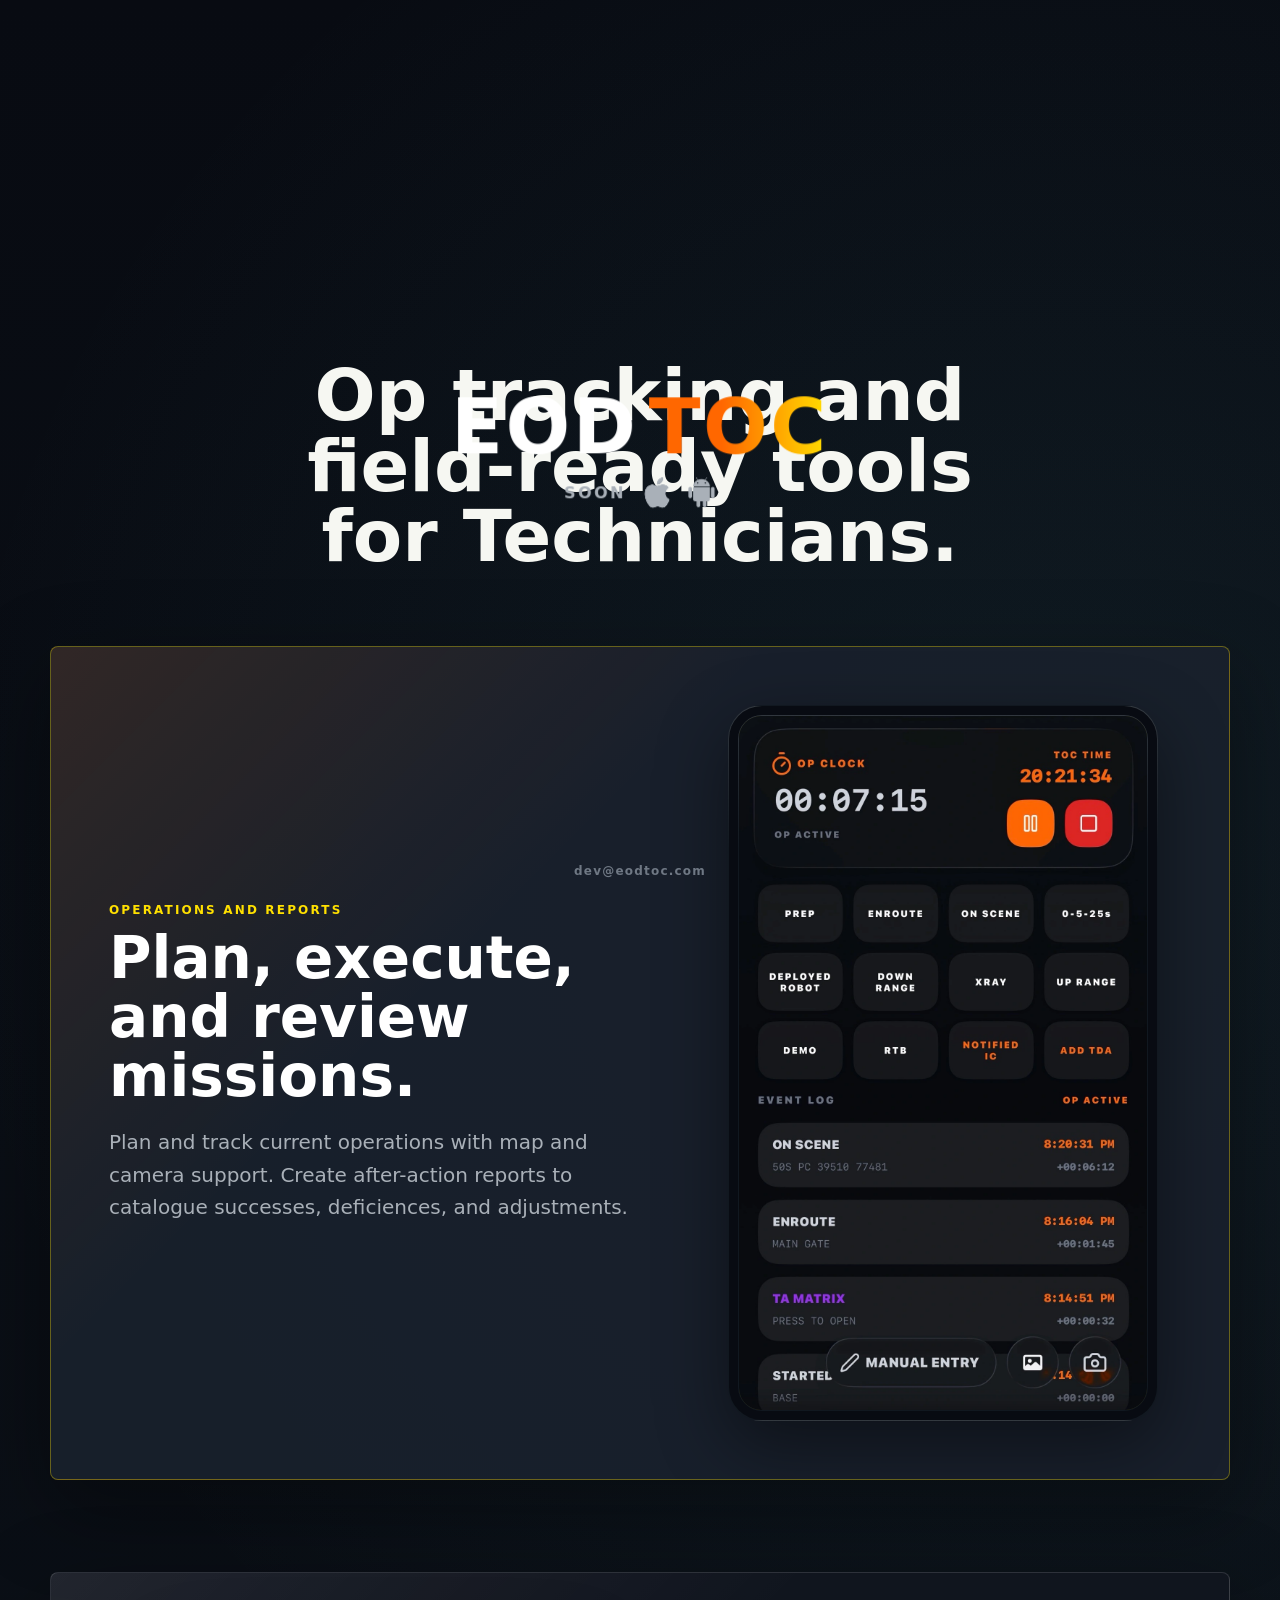
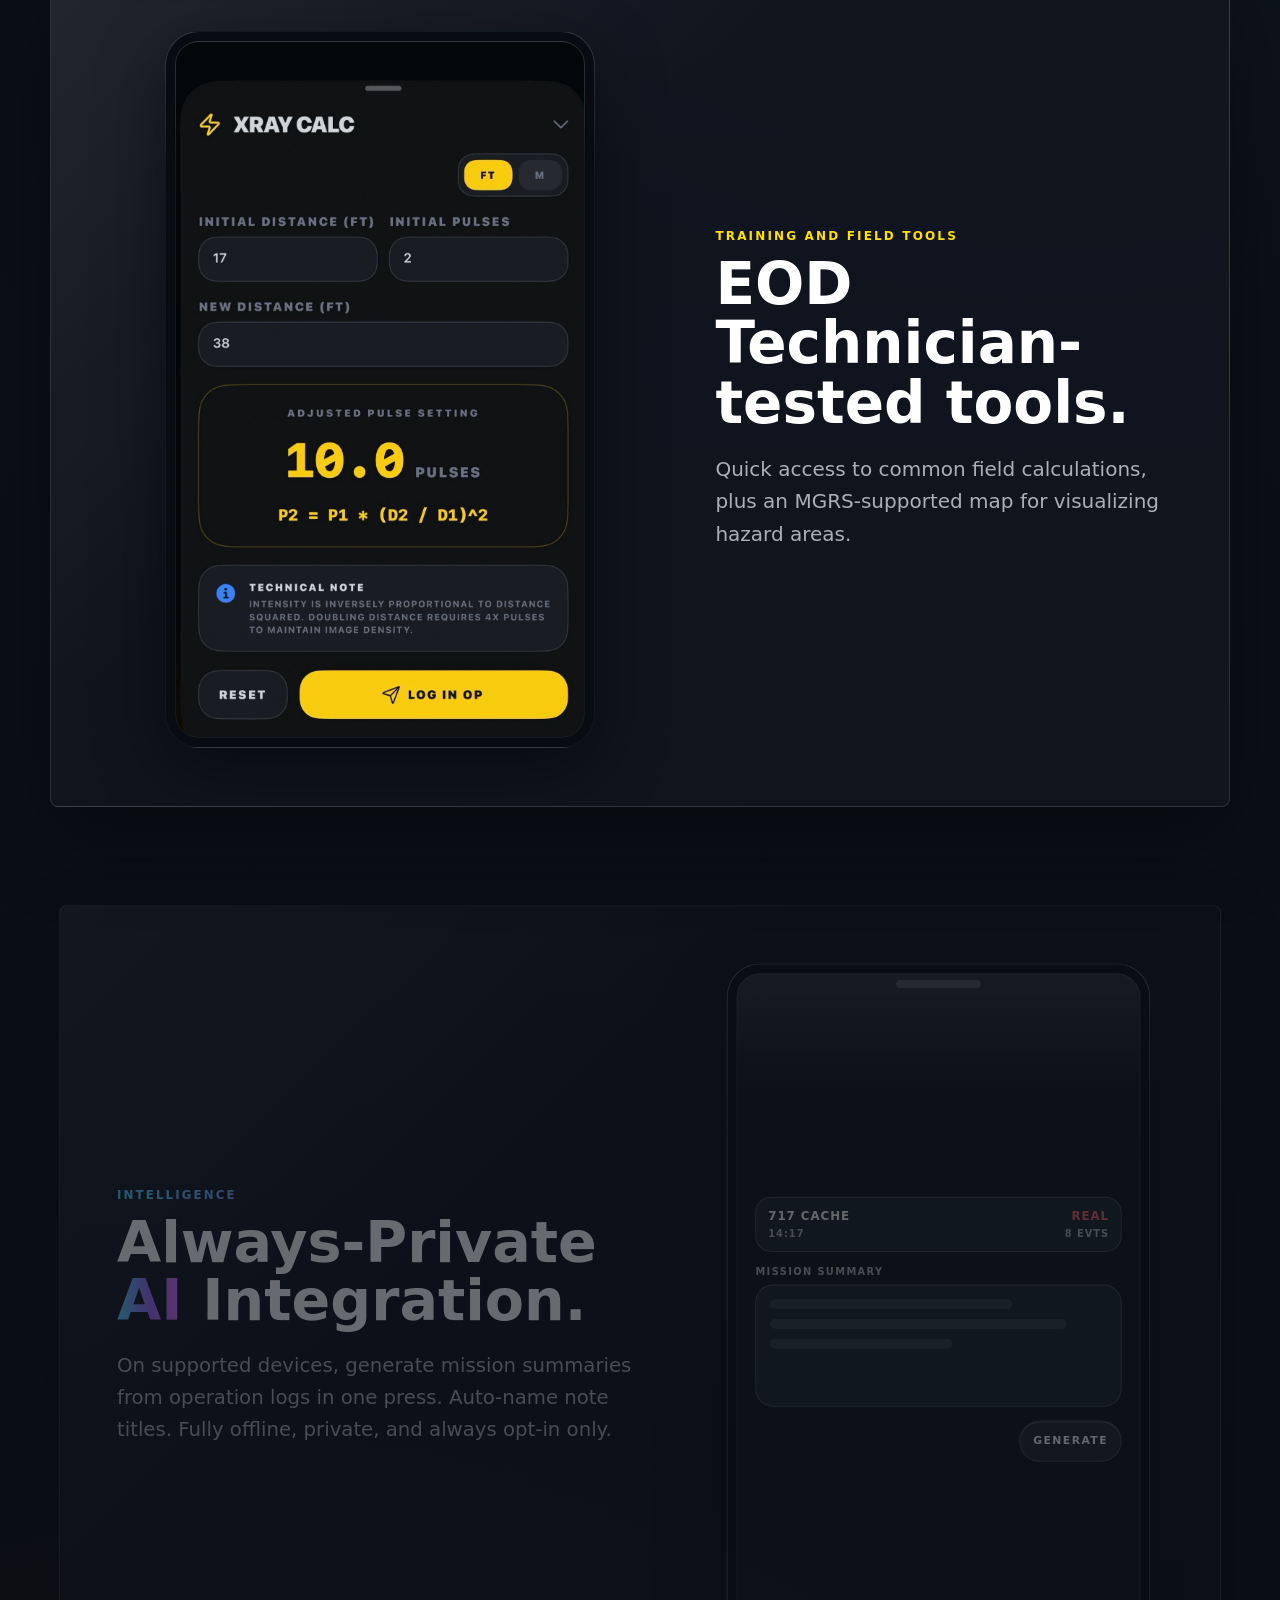
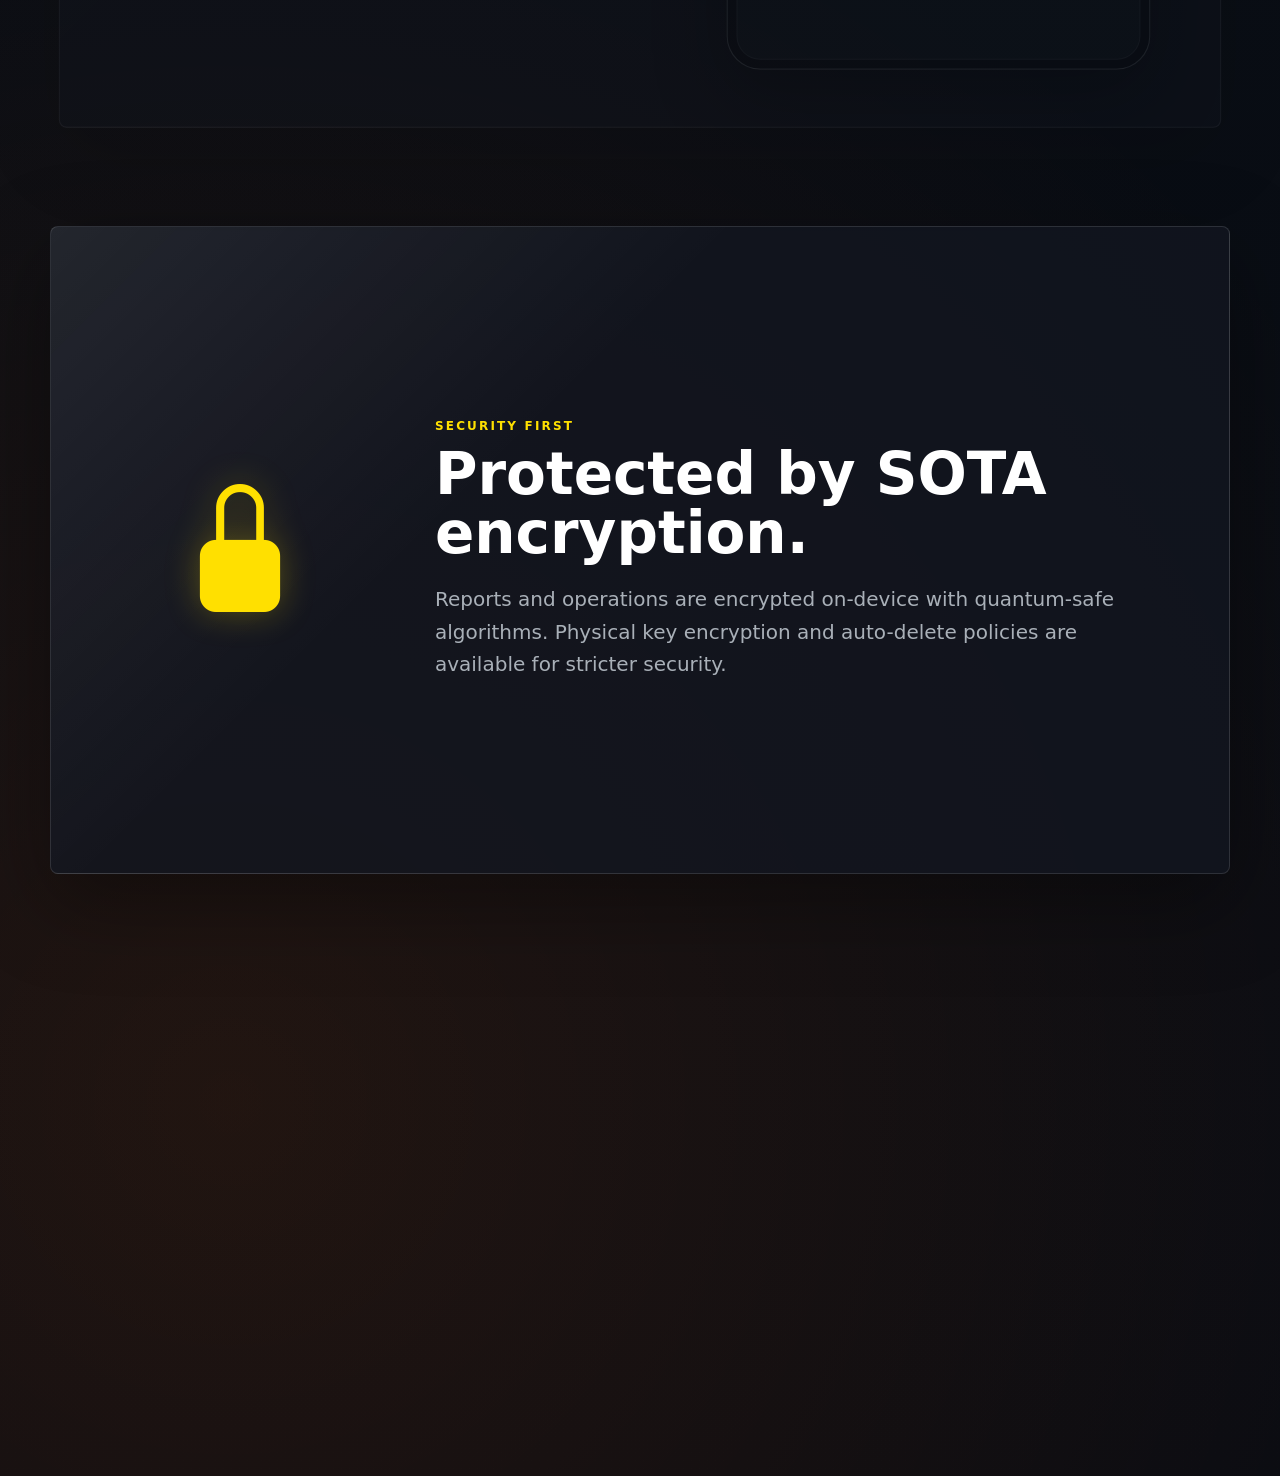
==== index.html @ 269b4673 "mobile top bar fix" ====
<!DOCTYPE html>
<html lang="en">
  <head>
    <meta charset="UTF-8">
    <meta name="viewport" content="width=device-width, initial-scale=1.0">
    <title>EOD TOC</title>
    <link rel="icon" type="image/png" href="/favicon-small.png">
    <link rel="stylesheet" href="https://cdn.jsdelivr.net/npm/bootstrap-icons@1.11.3/font/bootstrap-icons.min.css">
    <link rel="stylesheet" href="style.css">
  </head>
  <body>
    <header class="top-bar" aria-label="EOD TOC availability">
      <div class="title title--compact">
        <span class="eod">EOD</span>
        <span class="toc">TOC</span>
      </div>
      <div class="soon-row soon-row--compact">
        <span class="soon-label">SOON</span>
        <div class="icons">
          <i class="bi bi-apple icon" aria-label="Apple Icon"></i>
          <i class="bi bi-android2 icon" aria-label="Android Icon"></i>
        </div>
      </div>
    </header>

    <main>
      <section class="splash" aria-label="EOD TOC">
        <div class="title">
          <span class="eod">EOD</span>
          <span class="toc">TOC</span>
        </div>
        <div class="soon-row">
          <span class="soon-label">SOON</span>
          <div class="icons">
            <i class="bi bi-apple icon" aria-label="Apple Icon"></i>
            <i class="bi bi-android2 icon" aria-label="Android Icon"></i>
          </div>
        </div>
      </section>

      <section class="feature-scroll" aria-labelledby="features-title">
        <div class="feature-heading">
          <h1 id="features-title">Op tracking and field-ready tools for Technicians.</h1>
        </div>

        <article class="feature-card is-active" data-card>
          <div class="feature-copy">
            <p class="feature-kicker">Operations and Reports</p>
            <h2>Plan, execute, and review missions.</h2>
            <p>Plan and track current operations with map and camera support. Create after-action reports to catalogue successes, deficiences, and adjustments. </p>
          </div>
          <div class="feature-visual visual-operations" aria-hidden="true">
            <div class="device-shell screenshot-shell">
              <div class="preview-image-stack">
                <img src="demo-images/op-demo.webp" alt="" loading="lazy" decoding="async">
                <img src="demo-images/def-demo.webp" alt="" loading="lazy" decoding="async">
              </div>
            </div>
          </div>
        </article>

        <article class="feature-card feature-card--reverse" data-card>
          <div class="feature-copy">
            <p class="feature-kicker">Training and Field Tools</p>
            <h2>EOD Technician-tested tools.</h2>
            <p>Quick access to common field calculations, plus an MGRS-supported map for visualizing hazard areas.</p>
          </div>
          <div class="feature-visual visual-training" aria-hidden="true">
            <div class="device-shell screenshot-shell">
              <div class="preview-image-stack">
                <img src="demo-images/xrc-demo.webp" alt="" loading="lazy" decoding="async">
                <img src="demo-images/hmap-demo.webp" alt="" loading="lazy" decoding="async">
              </div>
            </div>
          </div>
        </article>

        <article class="feature-card" data-card>
          <div class="feature-copy">
            <p class="feature-kicker ai-gradient-text">Intelligence</p>
            <h2>Always-Private <span class="ai-gradient-text ai-wordmark">AI</span> Integration.</h2>
            <p>On supported devices, generate mission summaries from operation logs in one press. Auto-name note titles. Fully offline, private, and always opt-in only.</p>
          </div>
          <div class="feature-visual visual-intel" aria-hidden="true">
            <div class="device-shell intelligence-shell">
              <div class="ai-summary-demo">
                <div class="operation-entry">
                  <div>
                    <strong>717 CACHE</strong>
                    <span>14:17</span>
                  </div>
                  <div>
                    <strong>REAL</strong>
                    <span>8 EVTS</span>
                  </div>
                </div>
                <div class="mission-summary-block">
                  <p>Mission Summary</p>
                  <div class="summary-stage">
                    <div class="summary-empty">
                      <span></span>
                      <span></span>
                      <span></span>
                    </div>
                    <div class="summary-preview">
                      <span>Responded to a reported UXO cache at grid 717. Established control, confirmed hazard indicators, and coordinated removal actions with site security.</span>
                    </div>
                  </div>
                </div>
                <div class="generate-row">
                  <span>GENERATE</span>
                </div>
              </div>
            </div>
          </div>
        </article>

        <article class="feature-card feature-card--reverse feature-card--security" data-card>
          <div class="feature-copy">
            <p class="feature-kicker">Security First</p>
            <h2>Protected by SOTA encryption.</h2>
            <p>Reports and operations are encrypted on-device with quantum-safe algorithms. Physical key encryption and auto-delete policies are available for stricter security.</p>
          </div>
          <div class="feature-visual visual-security" aria-hidden="true">
            <i class="bi bi-lock-fill security-lock"></i>
          </div>
        </article>

        <div class="end-availability" aria-label="EOD TOC coming soon">
          <span class="end-soon-label">COMING SOON</span>
        </div>
      </section>
    </main>

    <div class="email">dev@eodtoc.com</div>

    <script>
      const root = document.documentElement;
      const cards = [...document.querySelectorAll("[data-card]")];

      function clamp(value, min, max) {
        return Math.min(Math.max(value, min), max);
      }

      function updateScrollState() {
        const progress = clamp(window.scrollY / 115, 0, 1);
        const splashProgress = clamp(window.scrollY / 130, 0, 1);
        const topProgress = clamp((window.scrollY - 46) / 58, 0, 1);
        root.style.setProperty("--scroll-progress", progress.toFixed(3));
        root.style.setProperty("--top-progress", topProgress.toFixed(3));
        root.style.setProperty("--top-offset", `${(-14 + (14 * topProgress)).toFixed(2)}px`);
        root.style.setProperty("--top-bg-alpha", (0.72 * topProgress).toFixed(3));
        root.style.setProperty("--top-border-alpha", (0.08 * topProgress).toFixed(3));
        root.style.setProperty("--top-shadow-alpha", (0.32 * topProgress).toFixed(3));
        root.style.setProperty("--splash-opacity", (1 - splashProgress).toFixed(3));
        root.style.setProperty("--splash-offset", `${(-128 * splashProgress).toFixed(2)}px`);
        root.style.setProperty("--splash-scale", (1 - (0.04 * splashProgress)).toFixed(3));
        root.style.setProperty("--email-opacity", (1 - (0.34 * progress)).toFixed(3));
        document.body.classList.toggle("is-scrolled", window.scrollY > 2);
        document.body.classList.toggle("is-top-visible", topProgress > 0.02);

        const maxScroll = document.documentElement.scrollHeight - window.innerHeight;
        const distanceFromEnd = maxScroll - window.scrollY;
        document.body.classList.toggle("is-at-end", distanceFromEnd < 140);

        const viewportCenter = window.innerHeight * 0.52;
        let activeCard = cards[0];
        let shortestDistance = Number.POSITIVE_INFINITY;

        cards.forEach((card) => {
          const rect = card.getBoundingClientRect();
          const cardCenter = rect.top + rect.height / 2;
          const distance = Math.abs(cardCenter - viewportCenter);

          if (distance < shortestDistance) {
            shortestDistance = distance;
            activeCard = card;
          }
        });

        cards.forEach((card) => {
          card.classList.toggle("is-active", card === activeCard);
        });
      }

      updateScrollState();
      window.addEventListener("scroll", updateScrollState, { passive: true });
      window.addEventListener("resize", updateScrollState);
    </script>
  </body>
</html>
---- style.css ----
:root {
  --bg: #080b12;
  --panel: rgba(18, 23, 32, 0.78);
  --panel-strong: rgba(26, 33, 45, 0.92);
  --line: rgba(255, 255, 255, 0.12);
  --text: #f6f7f2;
  --muted: #a9b0b8;
  --subtle: #6f7884;
  --orange: #ff6700;
  --gold: #ffe000;
  --green: #71d28b;
  --cyan: #63c9d7;
  --red: #f16165;
  --scroll-progress: 0;
  --top-progress: 0;
  --top-offset: -14px;
  --top-bg-alpha: 0;
  --top-border-alpha: 0;
  --top-shadow-alpha: 0;
  --splash-opacity: 1;
  --splash-offset: 0px;
  --splash-scale: 1;
  --email-opacity: 1;
}

* {
  margin: 0;
  padding: 0;
  box-sizing: border-box;
}

html {
  background: var(--bg);
  color: var(--text);
  scroll-behavior: smooth;
}

body {
  min-height: 100vh;
  overflow-x: hidden;
  background:
    radial-gradient(circle at 82% 18%, rgba(99, 201, 215, 0.08), transparent 28%),
    radial-gradient(circle at 18% 92%, rgba(255, 103, 0, 0.1), transparent 30%),
    linear-gradient(180deg, #080b12 0%, #0b1017 42%, #080b12 100%);
  font-family: Inter, ui-sans-serif, system-ui, -apple-system, BlinkMacSystemFont, "Segoe UI", sans-serif;
}

body::before {
  position: fixed;
  inset: 0;
  z-index: -1;
  pointer-events: none;
  content: "";
  background-image:
    linear-gradient(rgba(255, 255, 255, 0.035) 1px, transparent 1px),
    linear-gradient(90deg, rgba(255, 255, 255, 0.025) 1px, transparent 1px);
  background-size: 72px 72px;
  -webkit-mask-image: linear-gradient(to bottom, transparent 0%, #000 16%, #000 74%, transparent 100%);
  mask-image: linear-gradient(to bottom, transparent 0%, #000 16%, #000 74%, transparent 100%);
}

main {
  min-height: 100vh;
}

.top-bar {
  position: fixed;
  top: 16px;
  left: 50%;
  z-index: 20;
  width: min(760px, calc(100% - 18px));
  display: flex;
  align-items: center;
  justify-content: space-between;
  gap: 24px;
  padding: 12px clamp(14px, 2.8vw, 24px);
  overflow: hidden;
  border: 1px solid rgba(255, 255, 255, var(--top-border-alpha));
  border-radius: 999px;
  background: rgba(8, 11, 18, var(--top-bg-alpha));
  opacity: var(--top-progress);
  pointer-events: none;
  transform: translate(-50%, var(--top-offset));
  transition: opacity 140ms ease, transform 140ms ease, width 220ms ease, padding 220ms ease, gap 220ms ease;
  backdrop-filter: blur(18px);
  box-shadow: 0 18px 50px rgba(0, 0, 0, var(--top-shadow-alpha));
}

body.is-top-visible .top-bar {
  pointer-events: auto;
}

body.is-at-end .top-bar {
  width: min(600px, calc(100% - 18px));
  align-items: center;
  justify-content: flex-start;
  gap: 0;
  padding-inline: clamp(14px, 2.4vw, 20px);
}

.splash {
  position: fixed;
  top: 50%;
  left: 50%;
  z-index: 10;
  display: flex;
  flex-direction: column;
  align-items: center;
  gap: 14px;
  opacity: var(--splash-opacity);
  filter: blur(0);
  pointer-events: none;
  transform: translate(-50%, calc(-50% + var(--splash-offset))) scale(var(--splash-scale));
  transition: opacity 120ms ease, filter 120ms ease, transform 120ms ease;
}

body.is-scrolled .splash {
  opacity: 0;
  filter: blur(10px);
  transform: translate(-50%, -50%) scale(0.98);
}

.title {
  display: flex;
  align-items: baseline;
  gap: 10px;
  white-space: nowrap;
}

.eod,
.toc {
  font-size: clamp(48px, 8vw, 76px);
  font-weight: 800;
  letter-spacing: 0.035em;
  line-height: 0.95;
}

.eod {
  color: #fff;
}

.toc {
  opacity: 0;
  filter: blur(8px);
  transform: translateY(8px);
  background: linear-gradient(90deg, var(--orange), var(--orange) 40%, var(--gold));
  -webkit-background-clip: text;
  -webkit-text-fill-color: transparent;
  background-clip: text;
  animation: toc-in 650ms ease-out 150ms forwards;
}

.title--compact {
  gap: 5px;
}

.title--compact .eod,
.title--compact .toc {
  font-size: clamp(22px, 3vw, 30px);
  letter-spacing: 0.01em;
}

.title--compact .toc {
  animation: none;
  filter: none;
  opacity: 1;
  transform: none;
}

@keyframes toc-in {
  from {
    opacity: 0;
    filter: blur(8px);
    transform: translateY(8px);
  }

  to {
    opacity: 1;
    filter: blur(0);
    transform: translateY(0);
  }
}

.soon-row {
  display: flex;
  align-items: center;
  gap: 16px;
}

.soon-row--compact {
  gap: 14px;
  max-width: 170px;
  overflow: hidden;
  opacity: 1;
  transform: translateX(0);
  transition: opacity 220ms ease, max-width 260ms ease, transform 260ms ease, gap 260ms ease;
}

body.is-at-end .top-bar .soon-row--compact {
  max-width: 0;
  gap: 0;
  opacity: 0;
  transform: none;
}

.soon-label {
  color: var(--muted);
  font-size: 16px;
  font-weight: 600;
  letter-spacing: 0.15em;
}

.soon-row--compact .soon-label {
  font-size: 12px;
}

.icons {
  display: flex;
  align-items: center;
  gap: 14px;
}

.icon {
  color: var(--muted);
  font-size: 30px;
  line-height: 1;
}

.soon-row--compact .icon {
  font-size: 22px;
}

@media (min-width: 1100px) {
  .top-bar {
    padding-inline: 18px;
  }
}

.feature-scroll {
  width: min(1180px, calc(100% - 36px));
  margin: 0 auto;
  padding: min(42vh, 360px) 0 96px;
  opacity: var(--scroll-progress);
  transform: translateY(18px);
  transition: opacity 150ms ease, transform 170ms ease;
}

.end-availability {
  min-height: min(46vh, 440px);
  display: flex;
  align-items: center;
  justify-content: center;
  padding: 60px 0 128px;
  opacity: 0;
  filter: blur(18px);
  transform: translateY(22px) scale(0.96);
  transition: opacity 420ms ease, filter 520ms ease, transform 520ms ease;
}

body.is-at-end .end-availability {
  opacity: 1;
  filter: blur(0);
  transform: translateY(0) scale(1);
}

.end-soon-label {
  color: rgba(246, 247, 242, 0.92);
  font-size: clamp(32px, 6vw, 54px);
  font-weight: 900;
  letter-spacing: 0.18em;
  white-space: nowrap;
}

body.is-scrolled .feature-scroll {
  transform: translateY(0);
}

.feature-heading {
  width: min(760px, 100%);
  margin: 0 auto clamp(34px, 7vw, 74px);
  text-align: center;
}

.eyebrow,
.feature-kicker {
  color: var(--gold);
  font-size: 12px;
  font-weight: 800;
  letter-spacing: 0.18em;
  text-transform: uppercase;
}

.feature-heading h1 {
  margin-top: 0;
  color: var(--text);
  font-size: clamp(34px, 6vw, 72px);
  font-weight: 800;
  line-height: 0.98;
}

.feature-card {
  display: grid;
  grid-template-columns: minmax(0, 1fr) minmax(320px, 0.84fr);
  align-items: center;
  gap: clamp(28px, 5vw, 72px);
  min-height: min(72vh, 720px);
  margin: 0 0 clamp(46px, 8vw, 92px);
  padding: clamp(24px, 5vw, 58px);
  overflow: hidden;
  border: 1px solid var(--line);
  border-radius: 8px;
  background:
    linear-gradient(135deg, rgba(255, 255, 255, 0.075), transparent 38%),
    var(--panel);
  box-shadow: 0 28px 86px rgba(0, 0, 0, 0.36);
  opacity: 0.38;
  transform: scale(0.985);
  transition: opacity 260ms ease, transform 260ms ease, border-color 260ms ease, background-color 260ms ease;
}

.feature-card--reverse .feature-copy {
  order: 2;
}

.feature-card--reverse .feature-visual {
  order: 1;
}

.feature-card--security {
  grid-template-columns: minmax(170px, 0.42fr) minmax(0, 1.18fr);
}

.feature-card.is-active {
  border-color: rgba(255, 224, 0, 0.34);
  background:
    linear-gradient(135deg, rgba(255, 103, 0, 0.11), transparent 36%),
    var(--panel-strong);
  opacity: 1;
  transform: scale(1);
}

.feature-card--security.is-active {
  animation: security-focus-border 1.05s ease forwards;
}

.feature-copy {
  max-width: 560px;
}

.feature-card--security .feature-copy {
  max-width: 720px;
}

.feature-copy h2 {
  margin-top: 12px;
  color: #fff;
  font-size: clamp(30px, 4.6vw, 58px);
  font-weight: 800;
  line-height: 1.02;
}

.ai-gradient-text {
  color: transparent;
  background: linear-gradient(90deg, #54d6ff, #9b6dff, #e071ff);
  -webkit-background-clip: text;
  background-clip: text;
}

.ai-wordmark {
  font-family: "Inter", ui-sans-serif, system-ui, sans-serif;
  font-weight: 900;
  letter-spacing: 0;
}

.feature-copy p:last-child {
  margin-top: 20px;
  color: var(--muted);
  font-size: clamp(16px, 1.6vw, 20px);
  font-weight: 500;
  line-height: 1.62;
}

.feature-visual {
  min-width: 0;
}

.device-shell {
  position: relative;
  width: min(100%, 430px);
  aspect-ratio: 3 / 5;
  margin: 0 auto;
  overflow: hidden;
  border: 1px solid rgba(255, 255, 255, 0.18);
  border-radius: 34px;
  background:
    linear-gradient(180deg, rgba(255, 255, 255, 0.14), transparent 20%),
    #111820;
  box-shadow:
    inset 0 0 0 9px #080b12,
    inset 0 0 0 10px rgba(255, 255, 255, 0.08),
    0 24px 70px rgba(0, 0, 0, 0.44);
}

.device-shell::before {
  position: absolute;
  top: 16px;
  left: 50%;
  width: 86px;
  height: 8px;
  border-radius: 99px;
  content: "";
  background: rgba(255, 255, 255, 0.18);
  transform: translateX(-50%);
}

.screenshot-shell {
  border-color: transparent;
  box-shadow:
    inset 0 0 0 9px #080b12,
    0 24px 70px rgba(0, 0, 0, 0.44);
}

.device-shell > * {
  position: absolute;
}

.image-slot {
  inset: 46px 28px 28px;
  display: grid;
  place-items: center;
  align-content: center;
  gap: 14px;
  border: 1px dashed rgba(255, 255, 255, 0.22);
  border-radius: 24px;
  color: rgba(246, 247, 242, 0.72);
  background:
    linear-gradient(135deg, rgba(255, 255, 255, 0.08), transparent 38%),
    rgba(255, 255, 255, 0.035);
  font-size: 12px;
  font-weight: 900;
  letter-spacing: 0.16em;
  text-align: center;
  text-transform: uppercase;
}

.image-slot i {
  color: var(--gold);
  font-size: 34px;
}

.preview-image-stack {
  inset: 10px;
  overflow: hidden;
  border-radius: 22px;
  background: #111820;
  box-shadow: inset 0 0 0 1px rgba(255, 224, 0, 0.16);
}

.preview-image-stack img {
  position: absolute;
  inset: 0;
  width: 100%;
  height: 100%;
  object-fit: cover;
}

.preview-image-stack img:first-child {
  opacity: 1;
}

.preview-image-stack img:last-child {
  opacity: 0;
}

.feature-card.is-active .preview-image-stack img:first-child {
  animation: preview-primary-cycle 6.8s ease-in-out infinite;
}

.feature-card.is-active .preview-image-stack img:last-child {
  animation: preview-secondary-cycle 6.8s ease-in-out infinite;
}

@keyframes preview-primary-cycle {
  0%,
  42% {
    opacity: 1;
    filter: blur(0);
  }

  52%,
  86% {
    opacity: 0;
    filter: blur(8px);
  }

  100% {
    opacity: 1;
    filter: blur(0);
  }
}

@keyframes preview-secondary-cycle {
  0%,
  42% {
    opacity: 0;
    filter: blur(8px);
  }

  52%,
  86% {
    opacity: 1;
    filter: blur(0);
  }

  100% {
    opacity: 0;
    filter: blur(8px);
  }
}

.intelligence-shell {
  background:
    linear-gradient(180deg, rgba(255, 255, 255, 0.12), transparent 18%),
    #10161e;
}

.ai-summary-demo {
  inset: 54px 28px 28px;
  display: flex;
  flex-direction: column;
  justify-content: center;
  gap: 14px;
}

.operation-entry {
  display: flex;
  align-items: center;
  justify-content: space-between;
  gap: 14px;
  padding: 12px;
  border: 1px solid rgba(169, 176, 184, 0.3);
  border-radius: 16px;
  background: rgba(29, 39, 49, 0.95);
}

.operation-entry div {
  display: grid;
  gap: 5px;
}

.operation-entry div:last-child {
  text-align: right;
}

.operation-entry strong {
  color: var(--text);
  font-size: 12px;
  font-weight: 900;
  letter-spacing: 0.08em;
}

.operation-entry span {
  color: var(--muted);
  font-size: 10px;
  font-weight: 900;
  letter-spacing: 0.1em;
  white-space: nowrap;
}

.operation-entry div:last-child strong {
  color: var(--red);
}

.mission-summary-block {
  display: grid;
  gap: 8px;
}

.mission-summary-block > p {
  color: var(--muted);
  font-size: 10px;
  font-weight: 900;
  letter-spacing: 0.14em;
  text-transform: uppercase;
}

.summary-stage {
  position: relative;
  min-height: 124px;
}

.summary-empty,
.summary-preview {
  position: absolute;
  inset: 0;
  border: 1px solid rgba(169, 176, 184, 0.3);
  border-radius: 18px;
  background: rgba(29, 39, 49, 0.95);
}

.summary-empty {
  display: grid;
  align-content: start;
  gap: 10px;
  padding: 14px;
  opacity: 1;
  filter: blur(0);
}

.summary-empty span {
  display: block;
  height: 10px;
  border-radius: 99px;
  background: rgba(169, 176, 184, 0.18);
}

.summary-empty span:nth-child(1) {
  width: 72%;
}

.summary-empty span:nth-child(2) {
  width: 88%;
}

.summary-empty span:nth-child(3) {
  width: 54%;
}

.summary-preview {
  display: flex;
  align-items: flex-start;
  padding: 14px;
  color: var(--text);
  font-size: clamp(11px, 1.35vw, 13px);
  font-weight: 700;
  line-height: 1.45;
  opacity: 0;
  filter: blur(7px);
}

.summary-preview span {
  display: -webkit-box;
  overflow: hidden;
  -webkit-box-orient: vertical;
  -webkit-line-clamp: 3;
}

.feature-card.is-active .summary-empty {
  animation: summary-empty-cycle 7.4s ease-in-out infinite;
}

.feature-card.is-active .summary-preview {
  animation: summary-cycle 7.4s ease-in-out infinite;
}

.generate-row {
  display: flex;
  justify-content: flex-end;
}

.generate-row span {
  position: relative;
  min-width: 104px;
  min-height: 42px;
  display: inline-grid;
  place-items: center;
  border: 1px solid rgba(255, 255, 255, 0.16);
  border-radius: 999px;
  color: transparent;
  background: rgba(255, 255, 255, 0.08);
  box-shadow: inset 0 1px 0 rgba(255, 255, 255, 0.16);
  font-size: 11px;
  font-weight: 900;
  letter-spacing: 0.13em;
}

.feature-card.is-active .generate-row span {
  animation: generate-press-shell 7.4s ease-in-out infinite;
}

.generate-row span::before {
  position: absolute;
  inset: 0;
  display: grid;
  place-items: center;
  content: "GENERATE";
  color: var(--text);
}

.feature-card.is-active .generate-row span::before {
  animation: generate-press-text 7.4s ease-in-out infinite;
}

@keyframes summary-empty-cycle {
  0%,
  8% {
    opacity: 1;
    filter: blur(0);
  }

  16%,
  72% {
    opacity: 0;
    filter: blur(7px);
  }

  80%,
  100% {
    opacity: 1;
    filter: blur(0);
  }
}

@keyframes summary-cycle {
  0%,
  8% {
    opacity: 0;
    filter: blur(7px);
  }

  16%,
  72% {
    opacity: 1;
    filter: blur(0);
  }

  80%,
  100% {
    opacity: 0;
    filter: blur(7px);
  }
}

@keyframes generate-press-shell {
  0%,
  8%,
  100% {
    background: rgba(255, 255, 255, 0.08);
    transform: scale(1);
  }

  3%,
  5% {
    background: rgba(255, 255, 255, 0.14);
    transform: scale(0.92);
  }
}

@keyframes generate-press-text {
  0%,
  8%,
  100% {
    color: var(--text);
    background: none;
    -webkit-background-clip: initial;
    background-clip: initial;
  }

  3%,
  5% {
    color: transparent;
    background: linear-gradient(90deg, #54d6ff, #9b6dff, #e071ff);
    -webkit-background-clip: text;
    background-clip: text;
  }
}

.visual-security {
  display: grid;
  place-items: center;
  min-height: 280px;
}

.security-lock {
  color: var(--gold);
  font-size: clamp(96px, 10vw, 150px);
  line-height: 1;
  text-shadow: 0 0 34px rgba(255, 224, 0, 0.28);
  transition: color 220ms ease, text-shadow 220ms ease, transform 220ms ease;
}

.feature-card--security.is-active .security-lock {
  animation: security-lock-color 1.05s ease forwards;
}

.feature-card--security.is-active .feature-kicker {
  animation: security-kicker-color 1.05s ease forwards;
}

@keyframes security-focus-border {
  0%,
  68% {
    border-color: rgba(255, 224, 0, 0.34);
  }

  100% {
    border-color: rgba(241, 97, 101, 0.82);
  }
}

@keyframes security-kicker-color {
  0%,
  68% {
    color: var(--gold);
  }

  100% {
    color: var(--red);
  }
}

@keyframes security-lock-color {
  0%,
  68% {
    color: var(--gold);
    text-shadow: 0 0 34px rgba(255, 224, 0, 0.28);
  }

  100% {
    color: var(--red);
    text-shadow: 0 0 40px rgba(241, 97, 101, 0.45);
  }
}

.email {
  position: fixed;
  left: 50%;
  bottom: 22px;
  z-index: 21;
  color: var(--subtle);
  font-size: 12px;
  font-weight: 800;
  letter-spacing: 0.1em;
  white-space: nowrap;
  opacity: var(--email-opacity);
  transform: translateX(-50%);
  transition: opacity 160ms ease;
}

body.is-scrolled .email {
  opacity: 0;
}

body.is-at-end .email {
  opacity: 1;
}

@media (max-width: 860px) {
  .top-bar {
    gap: 14px;
    padding: 14px 18px;
  }

  body.is-at-end .top-bar {
    width: min(440px, calc(100% - 28px));
  }

  .title--compact .eod,
  .title--compact .toc {
    font-size: 22px;
  }

  .soon-row--compact {
    gap: 10px;
  }

  .soon-row--compact .soon-label {
    font-size: 11px;
  }

  .soon-row--compact .icons {
    gap: 10px;
  }

  .soon-row--compact .icon {
    font-size: 20px;
  }

  .feature-scroll {
    width: min(680px, calc(100% - 28px));
    padding-top: 34vh;
    padding-bottom: 112px;
  }

  .feature-heading {
    text-align: left;
  }

  .feature-heading h1 {
    font-size: clamp(34px, 11vw, 48px);
    line-height: 1.03;
  }

  .feature-card,
  .feature-card--reverse {
    grid-template-columns: 1fr;
    gap: 26px;
    min-height: 0;
    padding: 24px;
  }

  .feature-card--reverse .feature-copy,
  .feature-card--reverse .feature-visual {
    order: initial;
  }

  .feature-copy {
    max-width: none;
  }

  .feature-copy h2 {
    font-size: clamp(29px, 9vw, 42px);
  }

  .feature-card--security {
    gap: 18px;
  }

  .feature-card--security .visual-security {
    min-height: 150px;
  }

  .feature-card--security .security-lock {
    font-size: clamp(82px, 24vw, 116px);
  }

  .device-shell {
    max-width: 360px;
  }
}

@media (max-width: 520px) {
  .splash {
    width: 100%;
    padding: 0 20px;
  }

  .top-bar {
    align-items: flex-start;
    padding-bottom: 12px;
  }

  .top-bar .icons {
    gap: 8px;
  }

  .top-bar .soon-label {
    display: inline;
    font-size: 10px;
  }

  .eod,
  .toc {
    font-size: clamp(44px, 16vw, 62px);
  }

  .feature-scroll {
    width: calc(100% - 22px);
    padding-top: 32vh;
  }

  .feature-card {
    padding: 20px;
  }

  .feature-copy p:last-child {
    font-size: 15px;
    line-height: 1.56;
  }

  .device-shell {
    border-radius: 28px;
  }

  .email {
    bottom: 14px;
    font-size: 10px;
  }
}

@media (prefers-reduced-motion: reduce) {
  html {
    scroll-behavior: auto;
  }

  *,
  *::before,
  *::after {
    animation-duration: 1ms !important;
    animation-iteration-count: 1 !important;
    transition-duration: 1ms !important;
  }
}
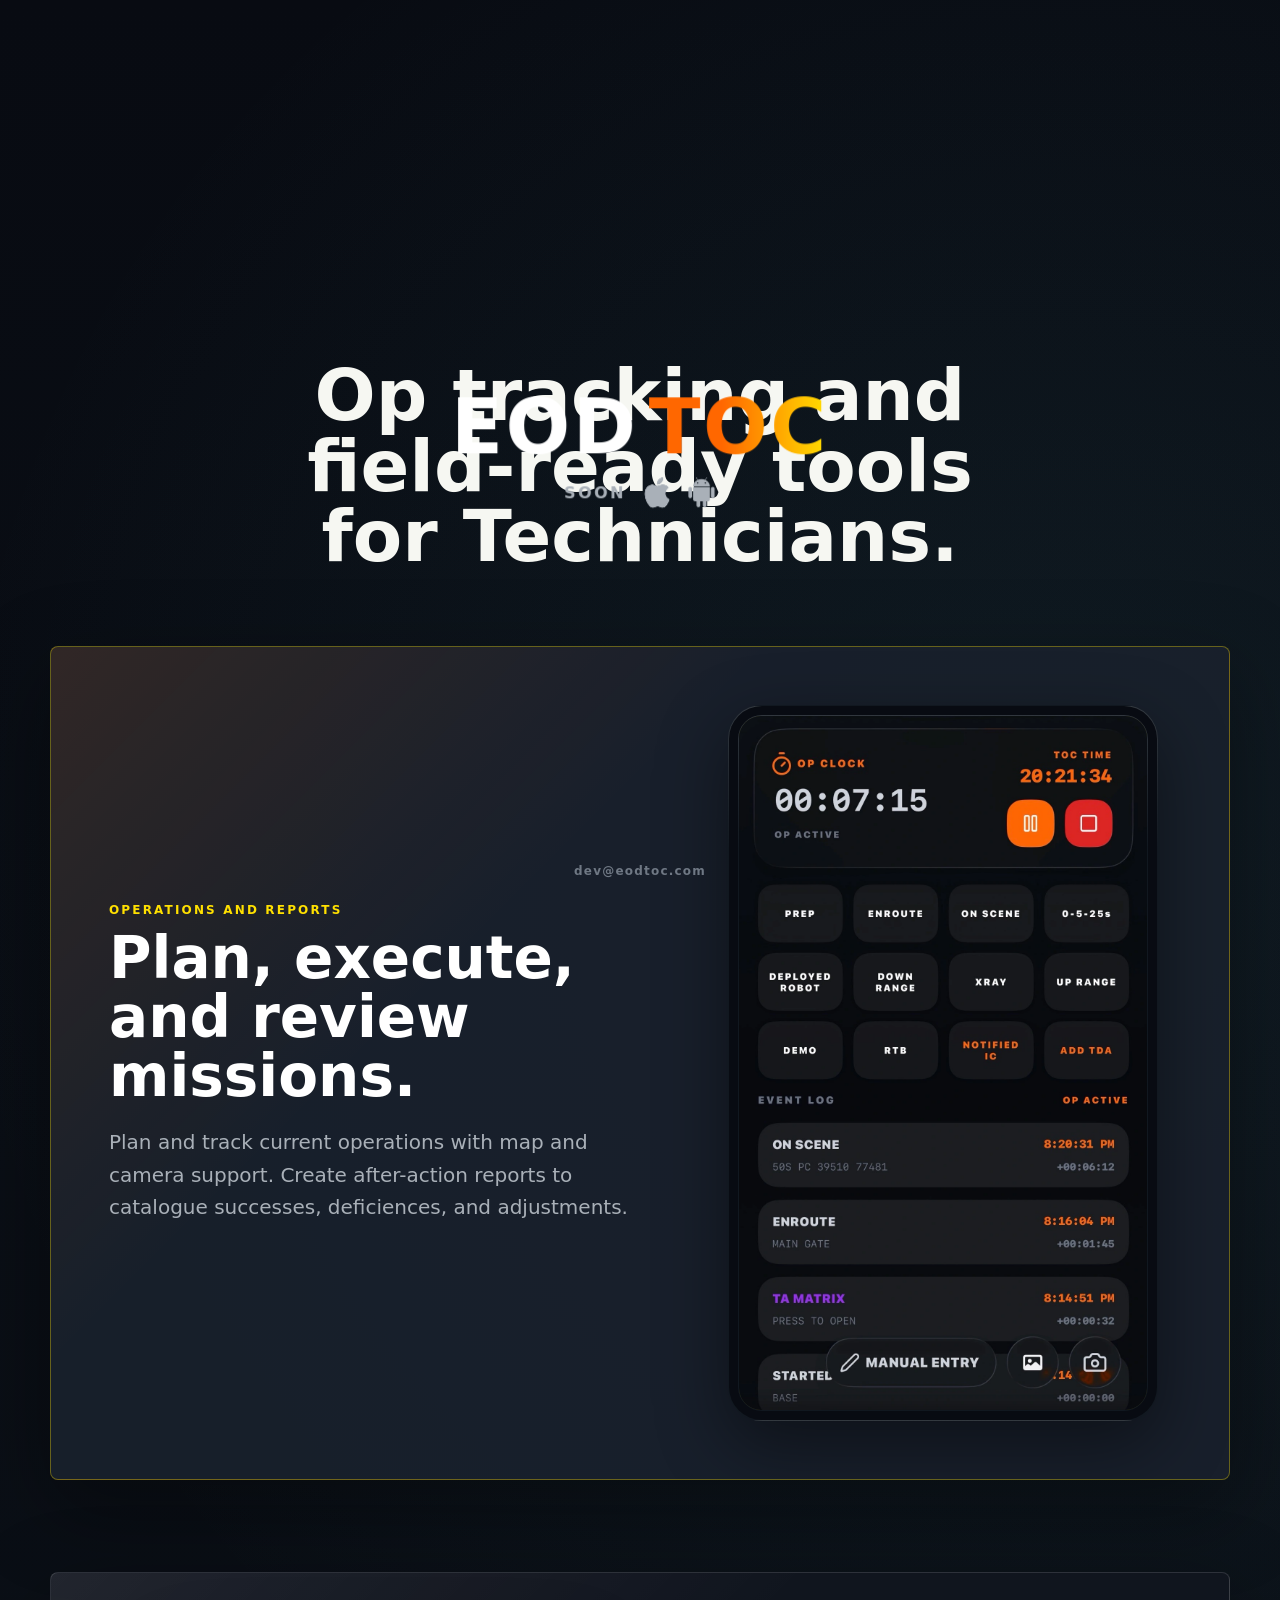
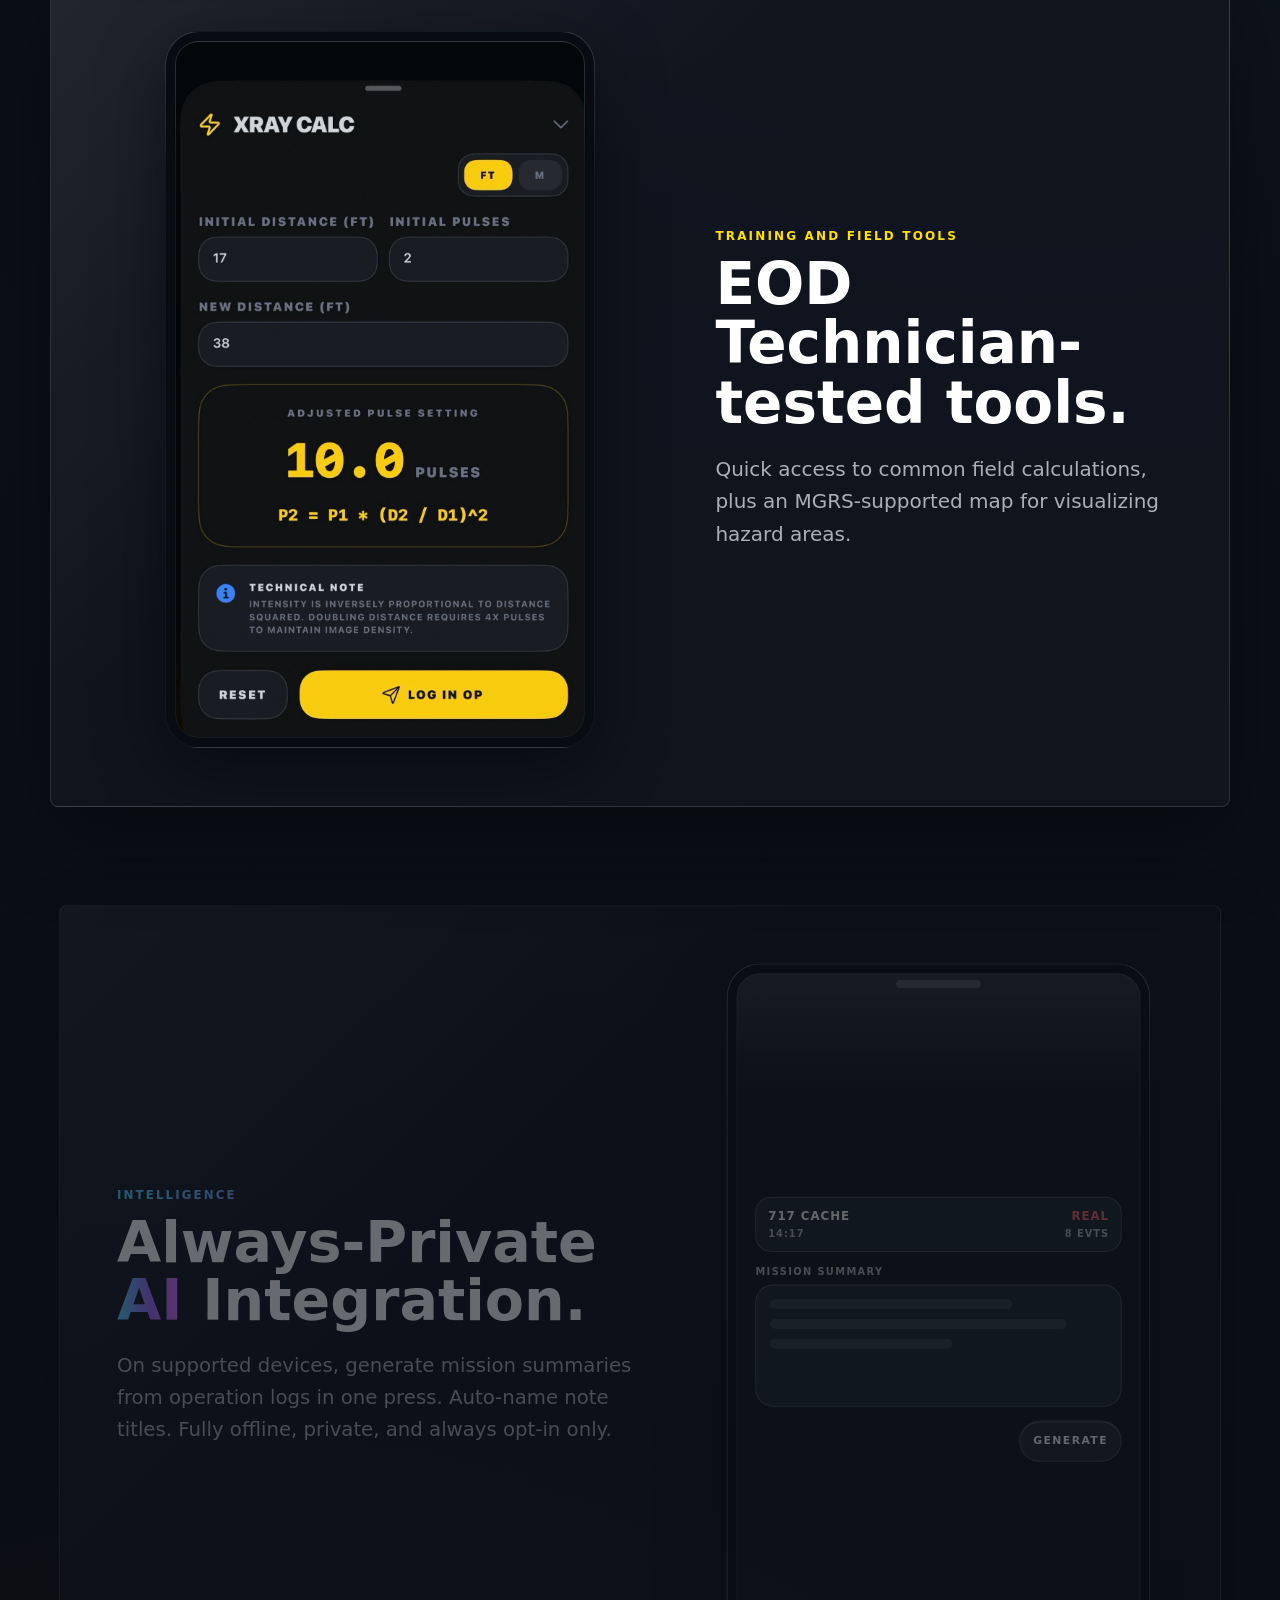
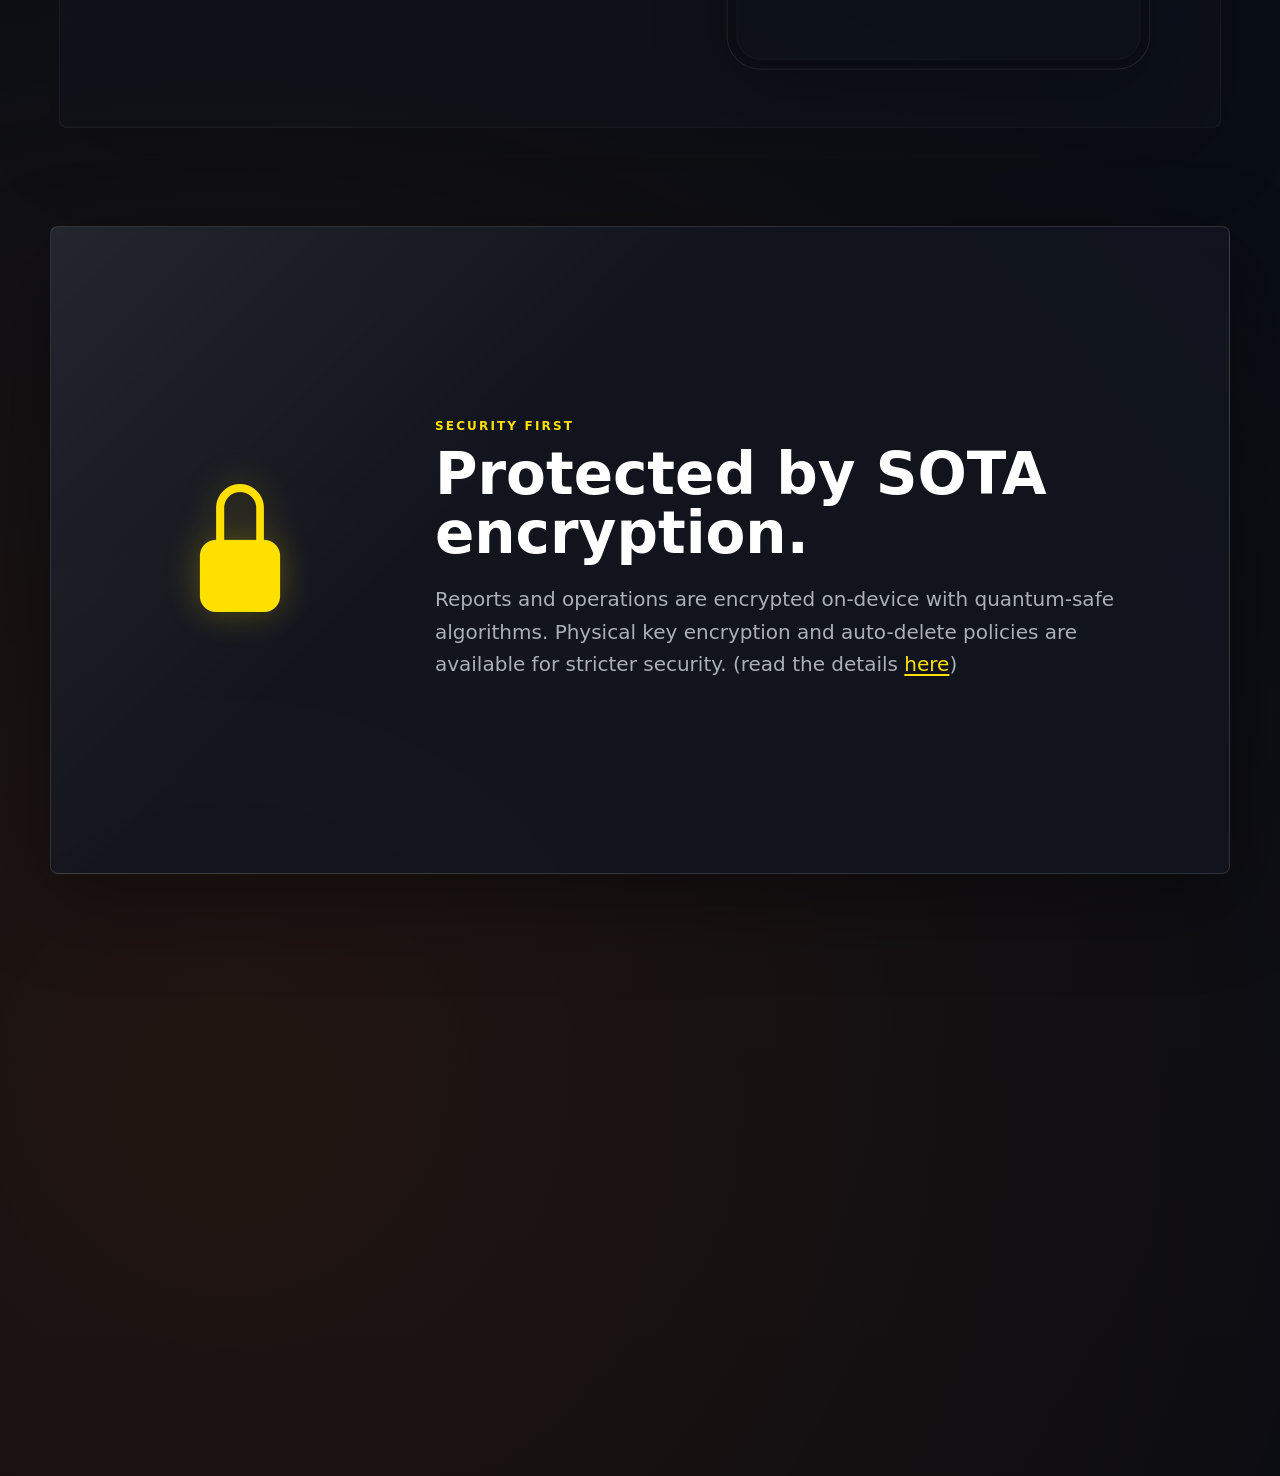
==== commit 463068a2: "security and status tabs" ====
--- a/index.html
+++ b/index.html
@@ -119,7 +119,10 @@
           <div class="feature-copy">
             <p class="feature-kicker">Security First</p>
             <h2>Protected by SOTA encryption.</h2>
-            <p>Reports and operations are encrypted on-device with quantum-safe algorithms. Physical key encryption and auto-delete policies are available for stricter security.</p>
+            <p>
+              Reports and operations are encrypted on-device with quantum-safe algorithms. Physical key encryption and auto-delete policies are available for stricter security.
+              <span class="feature-details">(read the details <a href="security/">here</a>)</span>
+            </p>
           </div>
           <div class="feature-visual visual-security" aria-hidden="true">
             <i class="bi bi-lock-fill security-lock"></i>
@@ -132,7 +135,15 @@
       </section>
     </main>
 
-    <div class="email">dev@eodtoc.com</div>
+    <div class="email">
+      <span>dev@eodtoc.com</span>
+      <nav class="footer-links" aria-label="Additional pages">
+        <span aria-hidden="true">|</span>
+        <a href="security/">Security</a>
+        <span aria-hidden="true">|</span>
+        <a href="status/">Status</a>
+      </nav>
+    </div>
 
     <script>
       const root = document.documentElement;
--- a/style.css
+++ b/style.css
@@ -380,6 +380,15 @@
   line-height: 1.62;
 }
 
+.feature-details {
+  font-weight: 500;
+}
+
+.feature-details a {
+  color: var(--gold);
+  text-underline-offset: 3px;
+}
+
 .feature-visual {
   min-width: 0;
 }
@@ -822,6 +831,131 @@
   }
 }
 
+.security-page {
+  color: var(--text);
+  background:
+    linear-gradient(180deg, #080b12 0%, #0b1017 44%, #080b12 100%);
+}
+
+.security-nav {
+  width: min(680px, calc(100% - 48px));
+  margin: 0 auto;
+  padding: 28px 0 0;
+  display: flex;
+  align-items: center;
+  justify-content: space-between;
+  gap: 18px;
+}
+
+.security-nav .title {
+  text-decoration: none;
+}
+
+.security-nav-label {
+  color: var(--muted);
+  font-size: 11px;
+  font-weight: 700;
+  letter-spacing: 0.08em;
+  text-transform: uppercase;
+}
+
+.security-main {
+  width: min(680px, calc(100% - 48px));
+  margin: 0 auto;
+  padding: clamp(48px, 8vw, 82px) 0 96px;
+}
+
+.security-article {
+  display: grid;
+  gap: 38px;
+}
+
+.security-hero {
+  width: 100%;
+}
+
+.security-hero h1 {
+  color: var(--text);
+  font-family: Inter, ui-sans-serif, system-ui, -apple-system, BlinkMacSystemFont, "Segoe UI", sans-serif;
+  font-size: clamp(42px, 7vw, 64px);
+  font-weight: 900;
+  letter-spacing: 0;
+  line-height: 1.04;
+}
+
+.security-byline {
+  margin-top: 18px;
+  display: flex;
+  flex-wrap: wrap;
+  gap: 6px 14px;
+  color: var(--subtle);
+  font-size: 14px;
+  font-weight: 800;
+  letter-spacing: 0;
+}
+
+.security-byline span + span {
+  color: var(--muted);
+}
+
+.security-hero > p:last-child {
+  margin-top: 34px;
+  color: var(--muted);
+  font-family: Inter, ui-sans-serif, system-ui, -apple-system, BlinkMacSystemFont, "Segoe UI", sans-serif;
+  font-size: 21px;
+  font-weight: 500;
+  line-height: 1.72;
+}
+
+.security-prose {
+  max-width: 100%;
+}
+
+.security-prose + .security-prose {
+  padding-top: 0;
+  border-top: 0;
+}
+
+.security-prose h2 {
+  color: #fff;
+  font-family: ui-sans-serif, system-ui, -apple-system, BlinkMacSystemFont, "Segoe UI", sans-serif;
+  font-size: 24px;
+  font-weight: 800;
+  letter-spacing: 0;
+  line-height: 1.22;
+}
+
+.security-prose p {
+  margin-top: 18px;
+  color: var(--muted);
+  font-family: Inter, ui-sans-serif, system-ui, -apple-system, BlinkMacSystemFont, "Segoe UI", sans-serif;
+  font-size: 20px;
+  font-weight: 500;
+  line-height: 1.78;
+}
+
+.security-prose em {
+  color: var(--text);
+  font-style: italic;
+  font-weight: 500;
+}
+
+.security-prose a {
+  color: var(--gold);
+  font-family: ui-sans-serif, system-ui, -apple-system, BlinkMacSystemFont, "Segoe UI", sans-serif;
+  font-size: 14px;
+  font-weight: 800;
+  text-decoration: underline;
+  text-decoration-color: rgba(255, 224, 0, 0.34);
+  text-underline-offset: 4px;
+}
+
+.security-references {
+  margin-top: 12px;
+  padding-top: 26px;
+  border-top: 1px solid rgba(255, 255, 255, 0.12);
+}
+
 .email {
   position: fixed;
   left: 50%;
@@ -835,6 +969,31 @@
   opacity: var(--email-opacity);
   transform: translateX(-50%);
   transition: opacity 160ms ease;
+  display: flex;
+  align-items: center;
+  gap: 0;
+}
+
+.footer-links {
+  display: flex;
+  align-items: center;
+  gap: 9px;
+  max-width: 0;
+  overflow: hidden;
+  opacity: 0;
+  transition: max-width 260ms ease, margin-left 260ms ease, opacity 180ms ease;
+}
+
+.footer-links a {
+  color: var(--subtle);
+  text-decoration: none;
+  text-transform: uppercase;
+  transition: color 160ms ease;
+}
+
+.footer-links a:hover,
+.footer-links a:focus-visible {
+  color: var(--text);
 }
 
 body.is-scrolled .email {
@@ -842,6 +1001,12 @@
 }
 
 body.is-at-end .email {
+  opacity: 1;
+}
+
+body.is-at-end .footer-links {
+  max-width: 220px;
+  margin-left: 9px;
   opacity: 1;
 }
 
@@ -912,6 +1077,11 @@
     font-size: clamp(29px, 9vw, 42px);
   }
 
+  .security-main {
+    width: min(680px, calc(100% - 40px));
+    padding-top: 52px;
+  }
+
   .feature-card--security {
     gap: 18px;
   }
@@ -957,6 +1127,42 @@
   .feature-scroll {
     width: calc(100% - 22px);
     padding-top: 32vh;
+  }
+
+  .security-nav {
+    width: calc(100% - 36px);
+    align-items: flex-start;
+  }
+
+  .security-nav-label {
+    padding-top: 4px;
+    font-size: 10px;
+  }
+
+  .security-main {
+    width: calc(100% - 36px);
+    padding-top: 42px;
+    padding-bottom: 72px;
+  }
+
+  .security-hero h1 {
+    font-size: clamp(38px, 11vw, 48px);
+    line-height: 1.08;
+  }
+
+  .security-byline {
+    gap: 8px;
+    font-size: 13px;
+  }
+
+  .security-prose h2 {
+    font-size: 22px;
+  }
+
+  .security-hero > p:last-child,
+  .security-prose p {
+    font-size: 19px;
+    line-height: 1.72;
   }
 
   .feature-card {
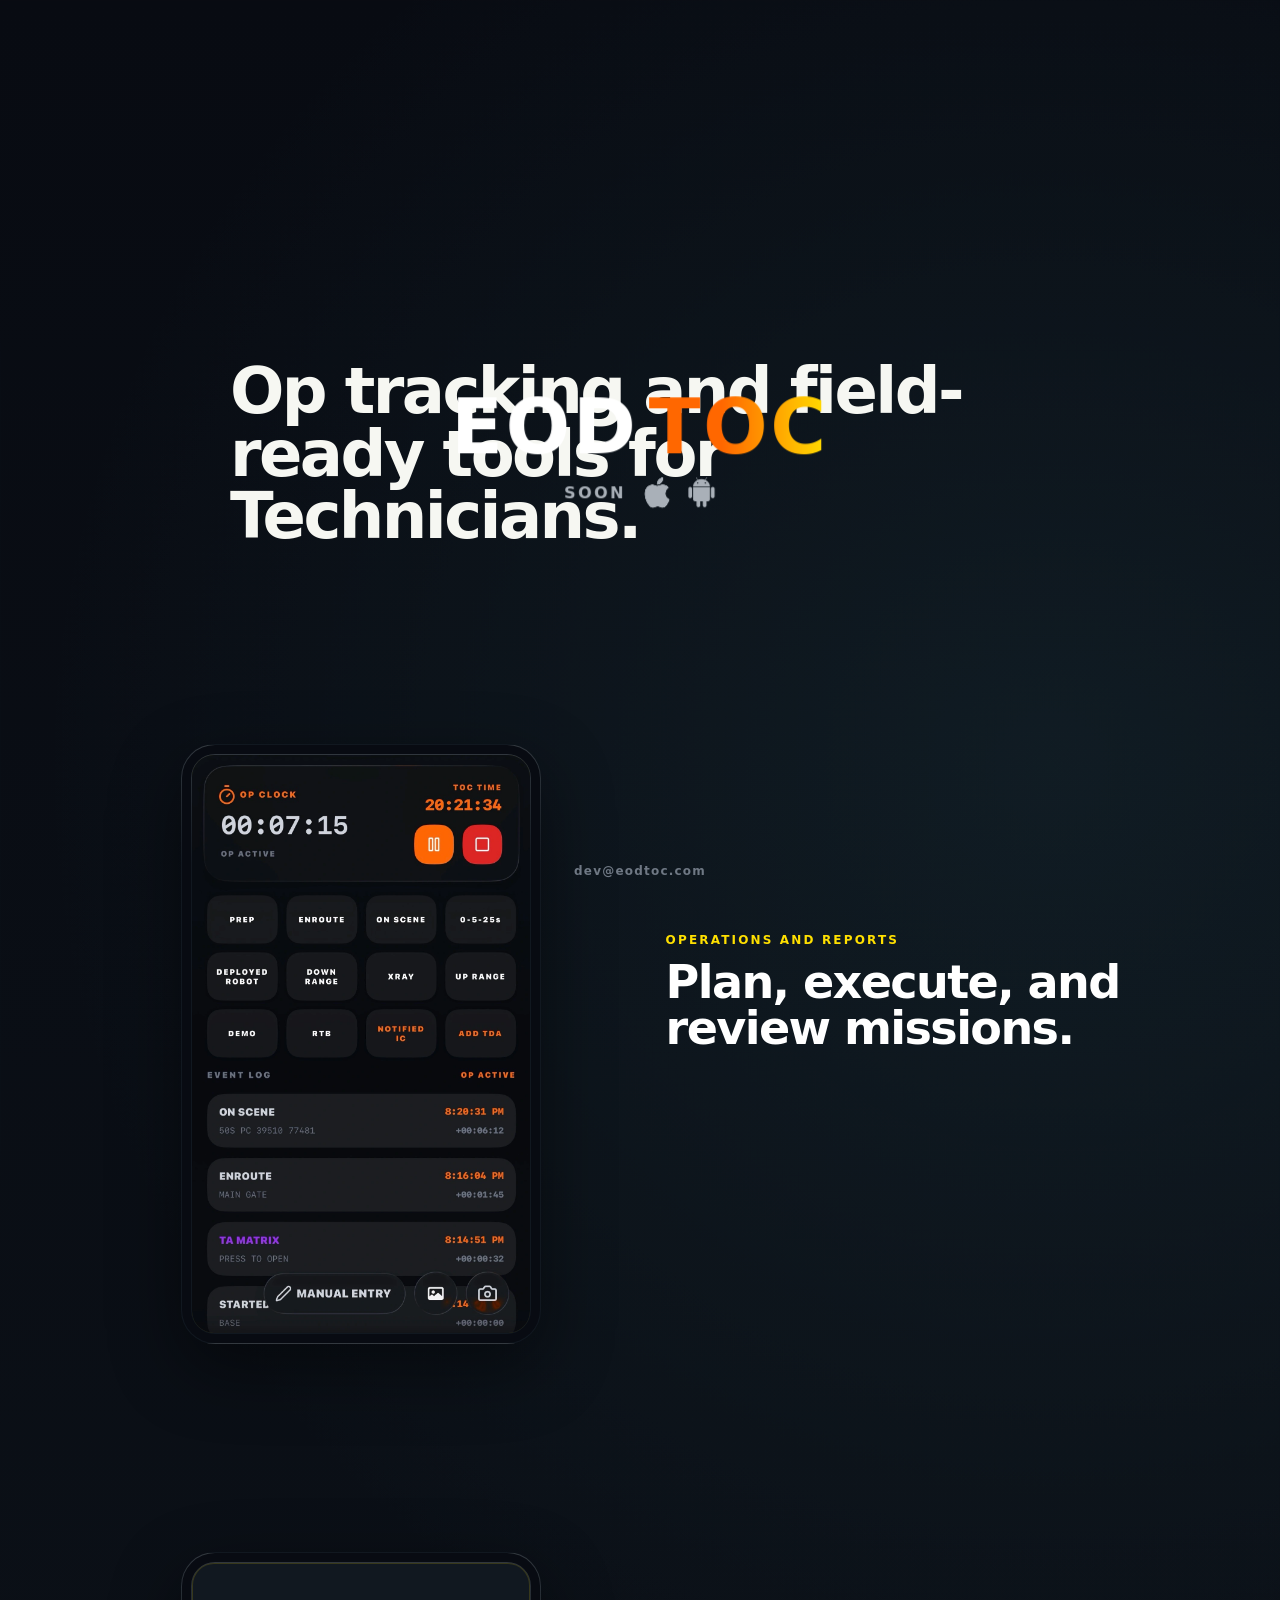
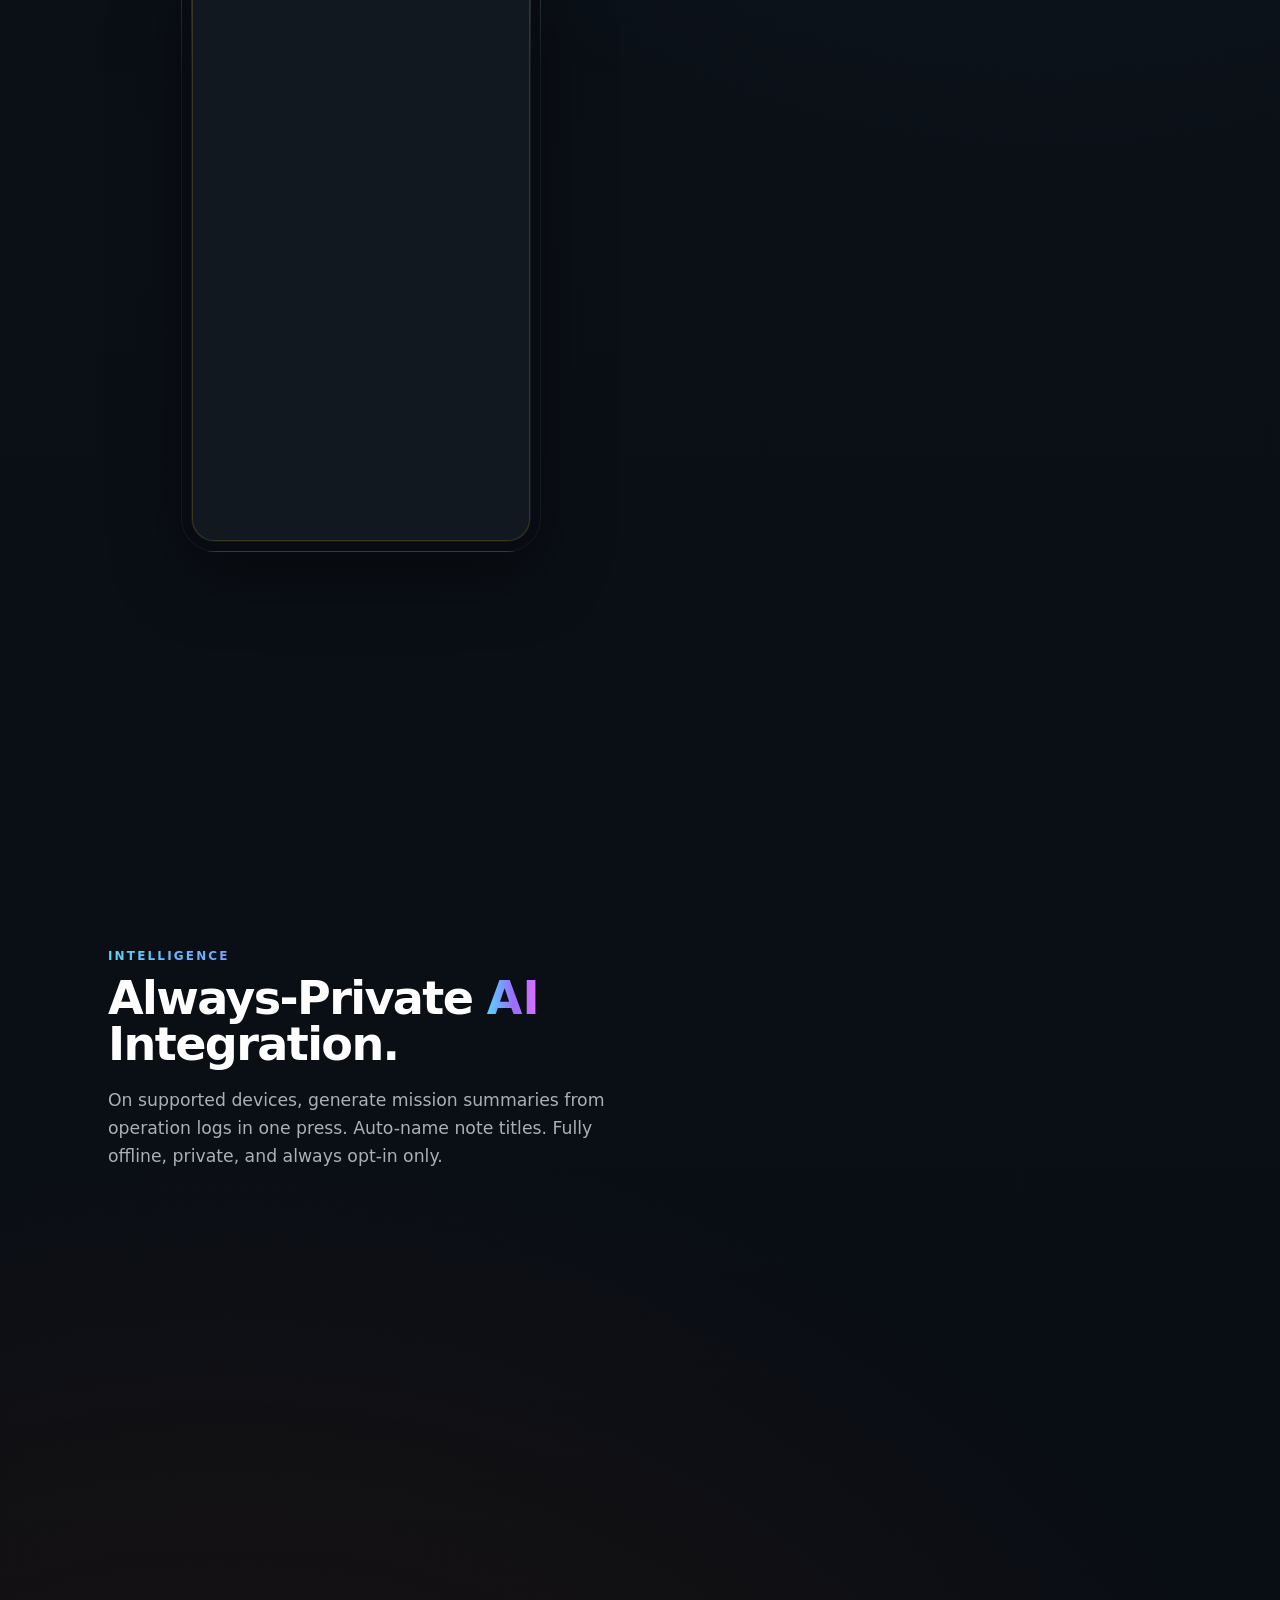
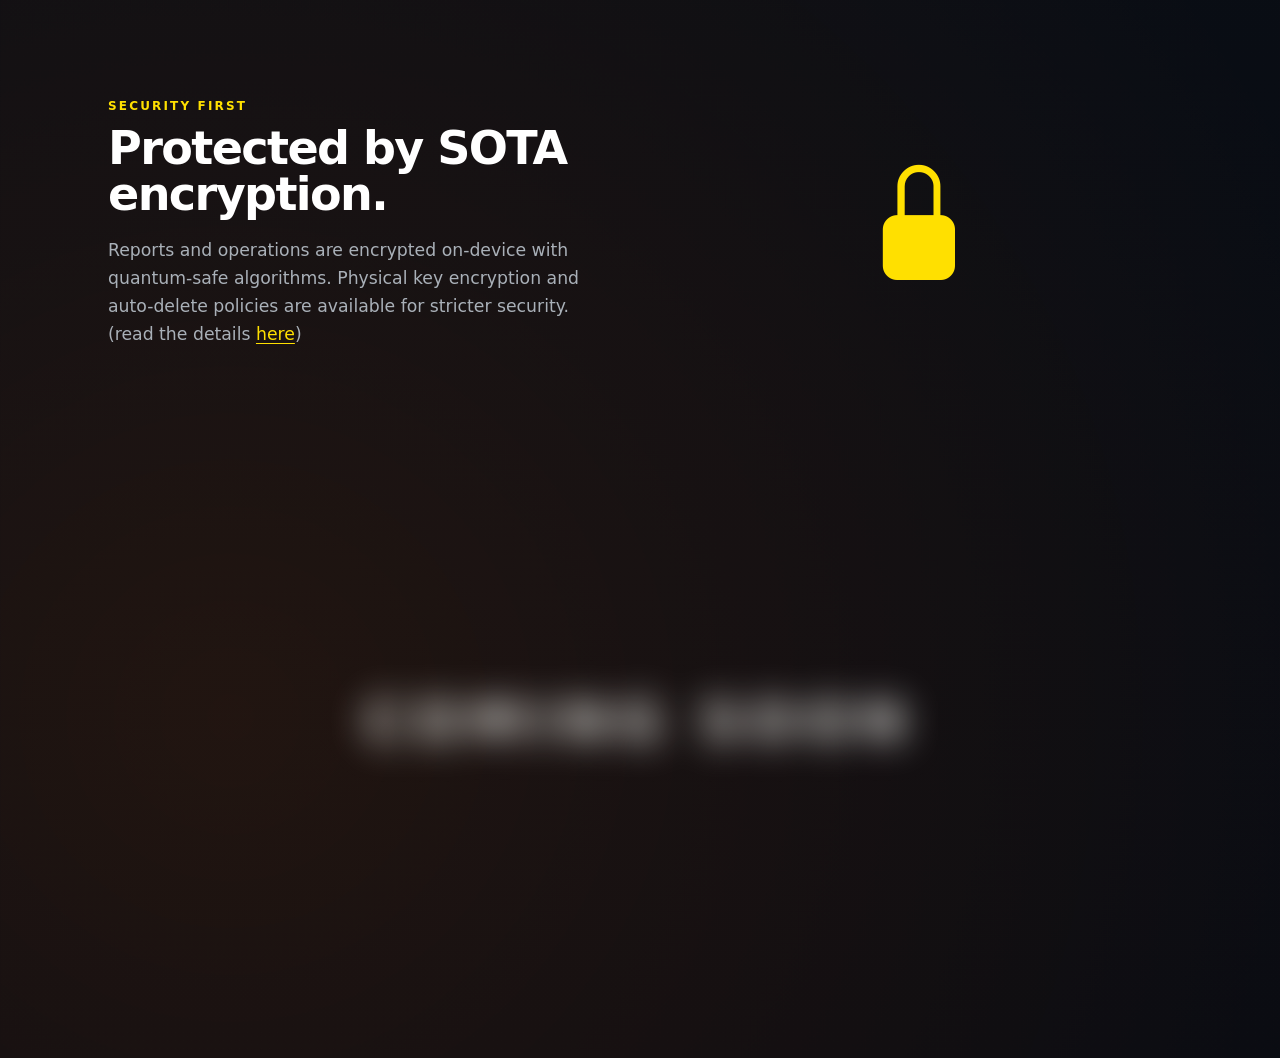
==== commit 7421552b: "ui changes" ====
--- a/index.html
+++ b/index.html
@@ -43,91 +43,93 @@
           <h1 id="features-title">Op tracking and field-ready tools for Technicians.</h1>
         </div>
 
-        <article class="feature-card is-active" data-card>
-          <div class="feature-copy">
-            <p class="feature-kicker">Operations and Reports</p>
-            <h2>Plan, execute, and review missions.</h2>
-            <p>Plan and track current operations with map and camera support. Create after-action reports to catalogue successes, deficiences, and adjustments. </p>
-          </div>
-          <div class="feature-visual visual-operations" aria-hidden="true">
-            <div class="device-shell screenshot-shell">
-              <div class="preview-image-stack">
-                <img src="demo-images/op-demo.webp" alt="" loading="lazy" decoding="async">
-                <img src="demo-images/def-demo.webp" alt="" loading="lazy" decoding="async">
+        <div class="feature-grid">
+          <article class="feature-section" data-feature>
+            <div class="feature-copy">
+              <p class="feature-kicker">Operations and Reports</p>
+              <h2>Plan, execute, and review missions.</h2>
+              <p>Plan and track current operations with map and camera support. Create after-action reports to catalogue successes, deficiences, and adjustments. </p>
+            </div>
+            <div class="feature-visual visual-operations" aria-hidden="true">
+              <div class="device-shell screenshot-shell">
+                <div class="preview-image-stack">
+                  <img src="demo-images/op-demo.webp" alt="" loading="lazy" decoding="async">
+                  <img src="demo-images/def-demo.webp" alt="" loading="lazy" decoding="async">
+                </div>
               </div>
             </div>
-          </div>
-        </article>
-
-        <article class="feature-card feature-card--reverse" data-card>
-          <div class="feature-copy">
-            <p class="feature-kicker">Training and Field Tools</p>
-            <h2>EOD Technician-tested tools.</h2>
-            <p>Quick access to common field calculations, plus an MGRS-supported map for visualizing hazard areas.</p>
-          </div>
-          <div class="feature-visual visual-training" aria-hidden="true">
-            <div class="device-shell screenshot-shell">
-              <div class="preview-image-stack">
-                <img src="demo-images/xrc-demo.webp" alt="" loading="lazy" decoding="async">
-                <img src="demo-images/hmap-demo.webp" alt="" loading="lazy" decoding="async">
+          </article>
+
+          <article class="feature-section" data-feature>
+            <div class="feature-copy">
+              <p class="feature-kicker">Training and Field Tools</p>
+              <h2>EOD Technician-tested tools.</h2>
+              <p>Quick access to common field calculations, plus an MGRS-supported map for visualizing hazard areas.</p>
+            </div>
+            <div class="feature-visual visual-training" aria-hidden="true">
+              <div class="device-shell screenshot-shell">
+                <div class="preview-image-stack">
+                  <img src="demo-images/xrc-demo.webp" alt="" loading="lazy" decoding="async">
+                  <img src="demo-images/hmap-demo.webp" alt="" loading="lazy" decoding="async">
+                </div>
               </div>
             </div>
-          </div>
-        </article>
-
-        <article class="feature-card" data-card>
-          <div class="feature-copy">
-            <p class="feature-kicker ai-gradient-text">Intelligence</p>
-            <h2>Always-Private <span class="ai-gradient-text ai-wordmark">AI</span> Integration.</h2>
-            <p>On supported devices, generate mission summaries from operation logs in one press. Auto-name note titles. Fully offline, private, and always opt-in only.</p>
-          </div>
-          <div class="feature-visual visual-intel" aria-hidden="true">
-            <div class="device-shell intelligence-shell">
-              <div class="ai-summary-demo">
-                <div class="operation-entry">
-                  <div>
-                    <strong>717 CACHE</strong>
-                    <span>14:17</span>
+          </article>
+
+          <article class="feature-section feature-section--intelligence" data-feature>
+            <div class="feature-copy">
+              <p class="feature-kicker ai-gradient-text">Intelligence</p>
+              <h2>Always-Private <span class="ai-gradient-text ai-wordmark">AI</span> Integration.</h2>
+              <p>On supported devices, generate mission summaries from operation logs in one press. Auto-name note titles. Fully offline, private, and always opt-in only.</p>
+            </div>
+            <div class="feature-visual visual-intel" aria-hidden="true">
+              <div class="device-shell intelligence-shell">
+                <div class="ai-summary-demo">
+                  <div class="operation-entry">
+                    <div>
+                      <strong>717 CACHE</strong>
+                      <span>14:17</span>
+                    </div>
+                    <div>
+                      <strong>REAL</strong>
+                      <span>8 EVTS</span>
+                    </div>
                   </div>
-                  <div>
-                    <strong>REAL</strong>
-                    <span>8 EVTS</span>
+                  <div class="mission-summary-block">
+                    <p>Mission Summary</p>
+                    <div class="summary-stage">
+                      <div class="summary-empty">
+                        <span></span>
+                        <span></span>
+                        <span></span>
+                      </div>
+                      <div class="summary-preview">
+                        <span>Responded to a reported UXO cache at grid 717. Established control, confirmed hazard indicators, and coordinated removal actions with site security.</span>
+                      </div>
+                    </div>
+                  </div>
+                  <div class="generate-row">
+                    <span>GENERATE</span>
                   </div>
                 </div>
-                <div class="mission-summary-block">
-                  <p>Mission Summary</p>
-                  <div class="summary-stage">
-                    <div class="summary-empty">
-                      <span></span>
-                      <span></span>
-                      <span></span>
-                    </div>
-                    <div class="summary-preview">
-                      <span>Responded to a reported UXO cache at grid 717. Established control, confirmed hazard indicators, and coordinated removal actions with site security.</span>
-                    </div>
-                  </div>
-                </div>
-                <div class="generate-row">
-                  <span>GENERATE</span>
-                </div>
               </div>
             </div>
-          </div>
-        </article>
-
-        <article class="feature-card feature-card--reverse feature-card--security" data-card>
-          <div class="feature-copy">
-            <p class="feature-kicker">Security First</p>
-            <h2>Protected by SOTA encryption.</h2>
-            <p>
-              Reports and operations are encrypted on-device with quantum-safe algorithms. Physical key encryption and auto-delete policies are available for stricter security.
-              <span class="feature-details">(read the details <a href="security/">here</a>)</span>
-            </p>
-          </div>
-          <div class="feature-visual visual-security" aria-hidden="true">
-            <i class="bi bi-lock-fill security-lock"></i>
-          </div>
-        </article>
+          </article>
+
+          <article class="feature-section feature-section--security" data-feature>
+            <div class="feature-copy">
+              <p class="feature-kicker">Security First</p>
+              <h2>Protected by SOTA encryption.</h2>
+              <p>
+                Reports and operations are encrypted on-device with quantum-safe algorithms. Physical key encryption and auto-delete policies are available for stricter security.
+                <span class="feature-details">(read the details <a href="security/">here</a>)</span>
+              </p>
+            </div>
+            <div class="feature-visual visual-security" aria-hidden="true">
+              <i class="bi bi-lock-fill security-lock"></i>
+            </div>
+          </article>
+        </div>
 
         <div class="end-availability" aria-label="EOD TOC coming soon">
           <span class="end-soon-label">COMING SOON</span>
@@ -147,7 +149,7 @@
 
     <script>
       const root = document.documentElement;
-      const cards = [...document.querySelectorAll("[data-card]")];
+      const features = [...document.querySelectorAll("[data-feature]")];
 
       function clamp(value, min, max) {
         return Math.min(Math.max(value, min), max);
@@ -175,22 +177,39 @@
         document.body.classList.toggle("is-at-end", distanceFromEnd < 140);
 
         const viewportCenter = window.innerHeight * 0.52;
-        let activeCard = cards[0];
-        let shortestDistance = Number.POSITIVE_INFINITY;
-
-        cards.forEach((card) => {
-          const rect = card.getBoundingClientRect();
-          const cardCenter = rect.top + rect.height / 2;
-          const distance = Math.abs(cardCenter - viewportCenter);
-
-          if (distance < shortestDistance) {
-            shortestDistance = distance;
-            activeCard = card;
-          }
-        });
-
-        cards.forEach((card) => {
-          card.classList.toggle("is-active", card === activeCard);
+        const titleRevealRange = Math.min(360, window.innerHeight * 0.36);
+        const revealRange = Math.min(260, window.innerHeight * 0.24);
+        const isPortrait = window.innerHeight > window.innerWidth;
+
+        features.forEach((feature) => {
+          const rect = feature.getBoundingClientRect();
+          const featureCenter = rect.top + rect.height / 2;
+          const distance = Math.abs(featureCenter - viewportCenter);
+          const visual = feature.querySelector(".feature-visual");
+
+          if (window.scrollY <= 2) return;
+
+          const visualRect = visual.getBoundingClientRect();
+
+          if (visualRect.top < window.innerHeight && visualRect.bottom > 0) {
+            visual.classList.add("is-demo-visible");
+          }
+
+          if (isPortrait) {
+            if (rect.top <= window.innerHeight * 0.84 && rect.bottom > 0) {
+              feature.classList.add("is-title-revealed", "is-revealed");
+            }
+
+            return;
+          }
+
+          if (distance <= titleRevealRange) {
+            feature.classList.add("is-title-revealed");
+          }
+
+          if (distance <= revealRange) {
+            feature.classList.add("is-revealed");
+          }
         });
       }
 
--- a/style.css
+++ b/style.css
@@ -276,9 +276,9 @@
 }
 
 .feature-heading {
-  width: min(760px, 100%);
-  margin: 0 auto clamp(34px, 7vw, 74px);
-  text-align: center;
+  width: min(820px, 100%);
+  margin: 0 auto clamp(72px, 11vw, 128px);
+  text-align: left;
 }
 
 .eyebrow,
@@ -293,70 +293,67 @@
 .feature-heading h1 {
   margin-top: 0;
   color: var(--text);
-  font-size: clamp(34px, 6vw, 72px);
+  font-size: clamp(34px, 5.6vw, 64px);
   font-weight: 800;
+  letter-spacing: -0.04em;
   line-height: 0.98;
 }
 
-.feature-card {
+.feature-grid {
+  display: block;
+}
+
+.feature-section {
   display: grid;
-  grid-template-columns: minmax(0, 1fr) minmax(320px, 0.84fr);
+  grid-template-columns: repeat(2, minmax(0, 1fr));
   align-items: center;
-  gap: clamp(28px, 5vw, 72px);
+  gap: clamp(24px, 4vw, 56px);
   min-height: min(72vh, 720px);
-  margin: 0 0 clamp(46px, 8vw, 92px);
+  margin: 0 0 clamp(36px, 6vw, 72px);
   padding: clamp(24px, 5vw, 58px);
-  overflow: hidden;
-  border: 1px solid var(--line);
-  border-radius: 8px;
-  background:
-    linear-gradient(135deg, rgba(255, 255, 255, 0.075), transparent 38%),
-    var(--panel);
-  box-shadow: 0 28px 86px rgba(0, 0, 0, 0.36);
-  opacity: 0.38;
-  transform: scale(0.985);
-  transition: opacity 260ms ease, transform 260ms ease, border-color 260ms ease, background-color 260ms ease;
-}
-
-.feature-card--reverse .feature-copy {
-  order: 2;
-}
-
-.feature-card--reverse .feature-visual {
-  order: 1;
-}
-
-.feature-card--security {
-  grid-template-columns: minmax(170px, 0.42fr) minmax(0, 1.18fr);
-}
-
-.feature-card.is-active {
-  border-color: rgba(255, 224, 0, 0.34);
-  background:
-    linear-gradient(135deg, rgba(255, 103, 0, 0.11), transparent 36%),
-    var(--panel-strong);
-  opacity: 1;
-  transform: scale(1);
-}
-
-.feature-card--security.is-active {
-  animation: security-focus-border 1.05s ease forwards;
+}
+
+.feature-section .feature-copy {
+  grid-column: 2;
+  grid-row: 1;
+}
+
+.feature-section .feature-visual {
+  grid-column: 1;
+  grid-row: 1;
+}
+
+.feature-section--intelligence .feature-copy,
+.feature-section--security .feature-copy {
+  grid-column: 1;
+  justify-self: end;
+}
+
+.feature-section--intelligence .feature-visual,
+.feature-section--security .feature-visual {
+  grid-column: 2;
+}
+
+.feature-section:last-child {
+  margin-bottom: 0;
 }
 
 .feature-copy {
   max-width: 560px;
 }
 
-.feature-card--security .feature-copy {
+.feature-section--security .feature-copy {
   max-width: 720px;
 }
 
 .feature-copy h2 {
+  max-width: 560px;
   margin-top: 12px;
   color: #fff;
-  font-size: clamp(30px, 4.6vw, 58px);
+  font-size: clamp(28px, 3.6vw, 48px);
   font-weight: 800;
-  line-height: 1.02;
+  letter-spacing: -0.035em;
+  line-height: 1;
 }
 
 .ai-gradient-text {
@@ -375,7 +372,7 @@
 .feature-copy p:last-child {
   margin-top: 20px;
   color: var(--muted);
-  font-size: clamp(16px, 1.6vw, 20px);
+  font-size: clamp(15px, 1.35vw, 18px);
   font-weight: 500;
   line-height: 1.62;
 }
@@ -390,12 +387,89 @@
 }
 
 .feature-visual {
+  display: grid;
+  min-height: min(72vh, 620px);
+  place-items: center;
   min-width: 0;
+  opacity: 0;
+  filter: blur(16px);
+}
+
+.feature-visual.is-demo-visible {
+  animation: feature-demo-in 760ms cubic-bezier(0.16, 1, 0.3, 1) both;
+  animation-delay: 80ms;
+}
+
+.feature-section--security .feature-visual {
+  min-height: min(46vh, 420px);
+}
+
+@keyframes feature-demo-in {
+  from {
+    opacity: 0;
+    filter: blur(16px);
+  }
+
+  to {
+    opacity: 1;
+    filter: blur(0);
+  }
+}
+
+.feature-copy > .feature-kicker,
+.feature-copy > h2,
+.feature-copy > p:last-child {
+  opacity: 0;
+  transform: translateX(-56px);
+}
+
+.feature-section.is-title-revealed .feature-copy > .feature-kicker,
+.feature-section.is-title-revealed .feature-copy > h2,
+.feature-section.is-revealed .feature-copy > p:last-child {
+  animation-name: feature-copy-in;
+  animation-duration: 900ms;
+  animation-timing-function: cubic-bezier(0.16, 1, 0.3, 1);
+  animation-fill-mode: both;
+}
+
+.feature-section.is-title-revealed .feature-copy > .feature-kicker {
+  animation-delay: 0ms;
+}
+
+.feature-section.is-title-revealed .feature-copy > h2 {
+  animation-delay: 42ms;
+}
+
+.feature-section.is-revealed .feature-copy > p:last-child {
+  animation-delay: 190ms;
+}
+
+.feature-section--intelligence .feature-copy > .feature-kicker,
+.feature-section--intelligence .feature-copy > h2,
+.feature-section--intelligence .feature-copy > p:last-child,
+.feature-section--security .feature-copy > .feature-kicker,
+.feature-section--security .feature-copy > h2,
+.feature-section--security .feature-copy > p:last-child {
+  opacity: 1;
+  transform: none;
+  animation: none !important;
+}
+
+@keyframes feature-copy-in {
+  from {
+    opacity: 0;
+    transform: translateX(-56px);
+  }
+
+  to {
+    opacity: 1;
+    transform: translateX(0);
+  }
 }
 
 .device-shell {
   position: relative;
-  width: min(100%, 430px);
+  width: min(100%, 360px);
   aspect-ratio: 3 / 5;
   margin: 0 auto;
   overflow: hidden;
@@ -481,11 +555,11 @@
   opacity: 0;
 }
 
-.feature-card.is-active .preview-image-stack img:first-child {
+.feature-section.is-revealed .preview-image-stack img:first-child {
   animation: preview-primary-cycle 6.8s ease-in-out infinite;
 }
 
-.feature-card.is-active .preview-image-stack img:last-child {
+.feature-section.is-revealed .preview-image-stack img:last-child {
   animation: preview-secondary-cycle 6.8s ease-in-out infinite;
 }
 
@@ -654,11 +728,11 @@
   -webkit-line-clamp: 3;
 }
 
-.feature-card.is-active .summary-empty {
+.feature-section.is-revealed .summary-empty {
   animation: summary-empty-cycle 7.4s ease-in-out infinite;
 }
 
-.feature-card.is-active .summary-preview {
+.feature-section.is-revealed .summary-preview {
   animation: summary-cycle 7.4s ease-in-out infinite;
 }
 
@@ -683,7 +757,7 @@
   letter-spacing: 0.13em;
 }
 
-.feature-card.is-active .generate-row span {
+.feature-section.is-revealed .generate-row span {
   animation: generate-press-shell 7.4s ease-in-out infinite;
 }
 
@@ -696,7 +770,7 @@
   color: var(--text);
 }
 
-.feature-card.is-active .generate-row span::before {
+.feature-section.is-revealed .generate-row span::before {
   animation: generate-press-text 7.4s ease-in-out infinite;
 }
 
@@ -782,52 +856,22 @@
 
 .security-lock {
   color: var(--gold);
-  font-size: clamp(96px, 10vw, 150px);
+  font-size: clamp(84px, 9vw, 132px);
   line-height: 1;
-  text-shadow: 0 0 34px rgba(255, 224, 0, 0.28);
-  transition: color 220ms ease, text-shadow 220ms ease, transform 220ms ease;
-}
-
-.feature-card--security.is-active .security-lock {
+}
+
+.feature-section--security.is-revealed .security-lock {
   animation: security-lock-color 1.05s ease forwards;
-}
-
-.feature-card--security.is-active .feature-kicker {
-  animation: security-kicker-color 1.05s ease forwards;
-}
-
-@keyframes security-focus-border {
-  0%,
-  68% {
-    border-color: rgba(255, 224, 0, 0.34);
-  }
-
-  100% {
-    border-color: rgba(241, 97, 101, 0.82);
-  }
-}
-
-@keyframes security-kicker-color {
-  0%,
-  68% {
-    color: var(--gold);
-  }
-
-  100% {
-    color: var(--red);
-  }
 }
 
 @keyframes security-lock-color {
   0%,
   68% {
     color: var(--gold);
-    text-shadow: 0 0 34px rgba(255, 224, 0, 0.28);
   }
 
   100% {
     color: var(--red);
-    text-shadow: 0 0 40px rgba(241, 97, 101, 0.45);
   }
 }
 
@@ -1052,21 +1096,50 @@
   }
 
   .feature-heading h1 {
-    font-size: clamp(34px, 11vw, 48px);
+    font-size: clamp(32px, 9vw, 46px);
     line-height: 1.03;
   }
 
-  .feature-card,
-  .feature-card--reverse {
+  .feature-grid {
+    display: block;
+  }
+
+  .feature-section {
     grid-template-columns: 1fr;
     gap: 26px;
     min-height: 0;
-    padding: 24px;
-  }
-
-  .feature-card--reverse .feature-copy,
-  .feature-card--reverse .feature-visual {
-    order: initial;
+    margin-bottom: 52px;
+    padding: 56px 0 52px;
+  }
+
+  .feature-section:first-child {
+    padding-top: 0;
+  }
+
+  .feature-section .feature-copy,
+  .feature-section .feature-visual {
+    grid-column: auto;
+    grid-row: auto;
+  }
+
+  .feature-section .feature-copy {
+    order: 1;
+  }
+
+  .feature-section .feature-visual {
+    order: 2;
+  }
+
+  .feature-section--intelligence .feature-copy,
+  .feature-section--security .feature-copy,
+  .feature-section--intelligence .feature-visual,
+  .feature-section--security .feature-visual {
+    grid-column: auto;
+  }
+
+  .feature-section--intelligence .feature-copy,
+  .feature-section--security .feature-copy {
+    justify-self: stretch;
   }
 
   .feature-copy {
@@ -1075,6 +1148,10 @@
 
   .feature-copy h2 {
     font-size: clamp(29px, 9vw, 42px);
+  }
+
+  .feature-visual {
+    min-height: clamp(360px, 78vw, 520px);
   }
 
   .security-main {
@@ -1082,15 +1159,11 @@
     padding-top: 52px;
   }
 
-  .feature-card--security {
-    gap: 18px;
-  }
-
-  .feature-card--security .visual-security {
-    min-height: 150px;
-  }
-
-  .feature-card--security .security-lock {
+  .feature-section--security .visual-security {
+    min-height: 180px;
+  }
+
+  .feature-section--security .security-lock {
     font-size: clamp(82px, 24vw, 116px);
   }
 
@@ -1129,6 +1202,26 @@
     padding-top: 32vh;
   }
 
+  .feature-heading {
+    margin-bottom: 64px;
+    padding: 0 4px;
+  }
+
+  .feature-heading h1 {
+    font-size: clamp(32px, 10vw, 44px);
+    letter-spacing: -0.04em;
+  }
+
+  .feature-section {
+    gap: 18px;
+    margin-bottom: 48px;
+    padding: 0;
+  }
+
+  .feature-visual {
+    min-height: 330px;
+  }
+
   .security-nav {
     width: calc(100% - 36px);
     align-items: flex-start;
@@ -1165,10 +1258,6 @@
     line-height: 1.72;
   }
 
-  .feature-card {
-    padding: 20px;
-  }
-
   .feature-copy p:last-child {
     font-size: 15px;
     line-height: 1.56;
@@ -1181,6 +1270,50 @@
   .email {
     bottom: 14px;
     font-size: 10px;
+  }
+}
+
+@media (orientation: portrait) {
+  .feature-copy > .feature-kicker,
+  .feature-copy > h2,
+  .feature-copy > p:last-child,
+  .feature-section--intelligence .feature-copy > .feature-kicker,
+  .feature-section--intelligence .feature-copy > h2,
+  .feature-section--intelligence .feature-copy > p:last-child,
+  .feature-section--security .feature-copy > .feature-kicker,
+  .feature-section--security .feature-copy > h2,
+  .feature-section--security .feature-copy > p:last-child {
+    opacity: 0.28;
+    transform: none;
+    animation: none !important;
+  }
+
+  .feature-section.is-title-revealed .feature-copy > .feature-kicker,
+  .feature-section.is-title-revealed .feature-copy > h2,
+  .feature-section.is-revealed .feature-copy > p:last-child {
+    animation: feature-copy-fade-in 620ms ease-out both !important;
+  }
+
+  .feature-section.is-title-revealed .feature-copy > .feature-kicker {
+    animation-delay: 70ms !important;
+  }
+
+  .feature-section.is-title-revealed .feature-copy > h2 {
+    animation-delay: 110ms !important;
+  }
+
+  .feature-section.is-revealed .feature-copy > p:last-child {
+    animation-delay: 180ms !important;
+  }
+}
+
+@keyframes feature-copy-fade-in {
+  from {
+    opacity: 0.28;
+  }
+
+  to {
+    opacity: 1;
   }
 }
 
@@ -1196,4 +1329,10 @@
     animation-iteration-count: 1 !important;
     transition-duration: 1ms !important;
   }
-}
+
+  .feature-section.is-title-revealed .feature-copy > .feature-kicker,
+  .feature-section.is-title-revealed .feature-copy > h2,
+  .feature-section.is-revealed .feature-copy > p:last-child {
+    animation-delay: 0ms !important;
+  }
+}
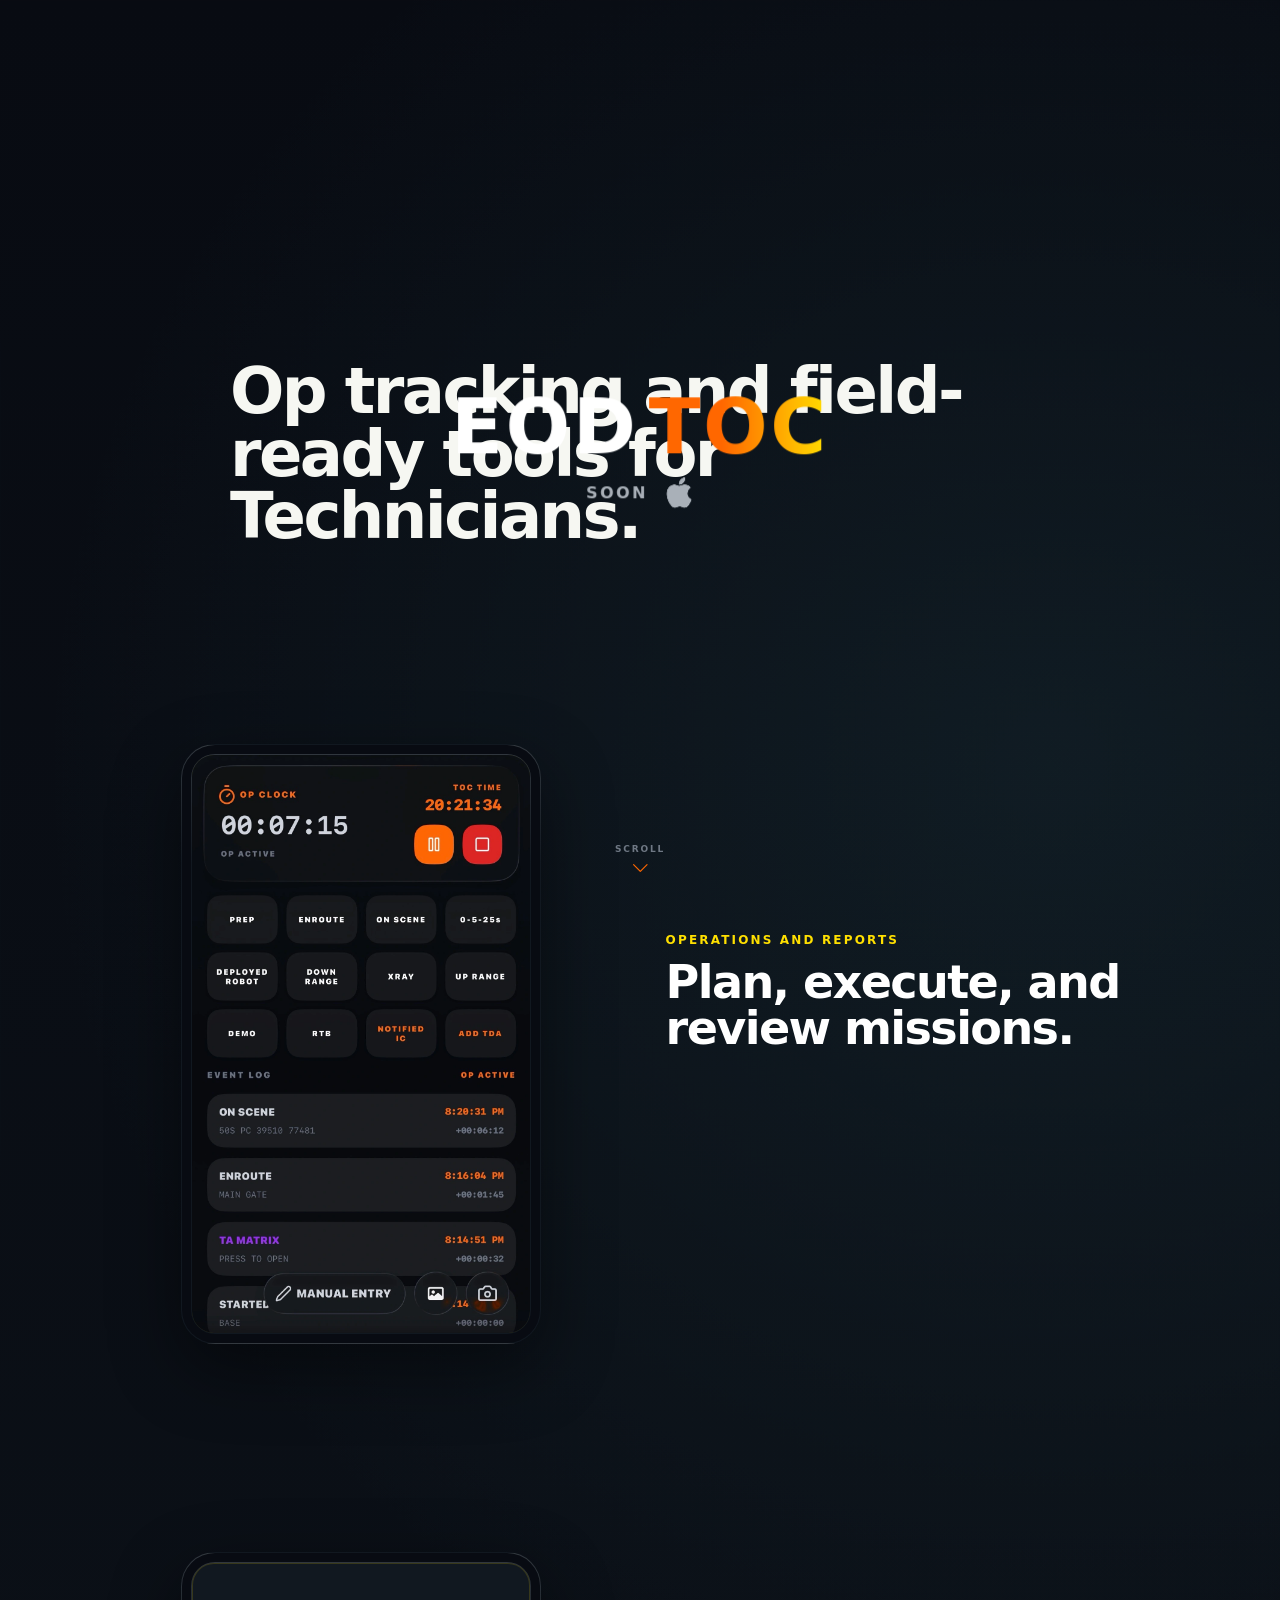
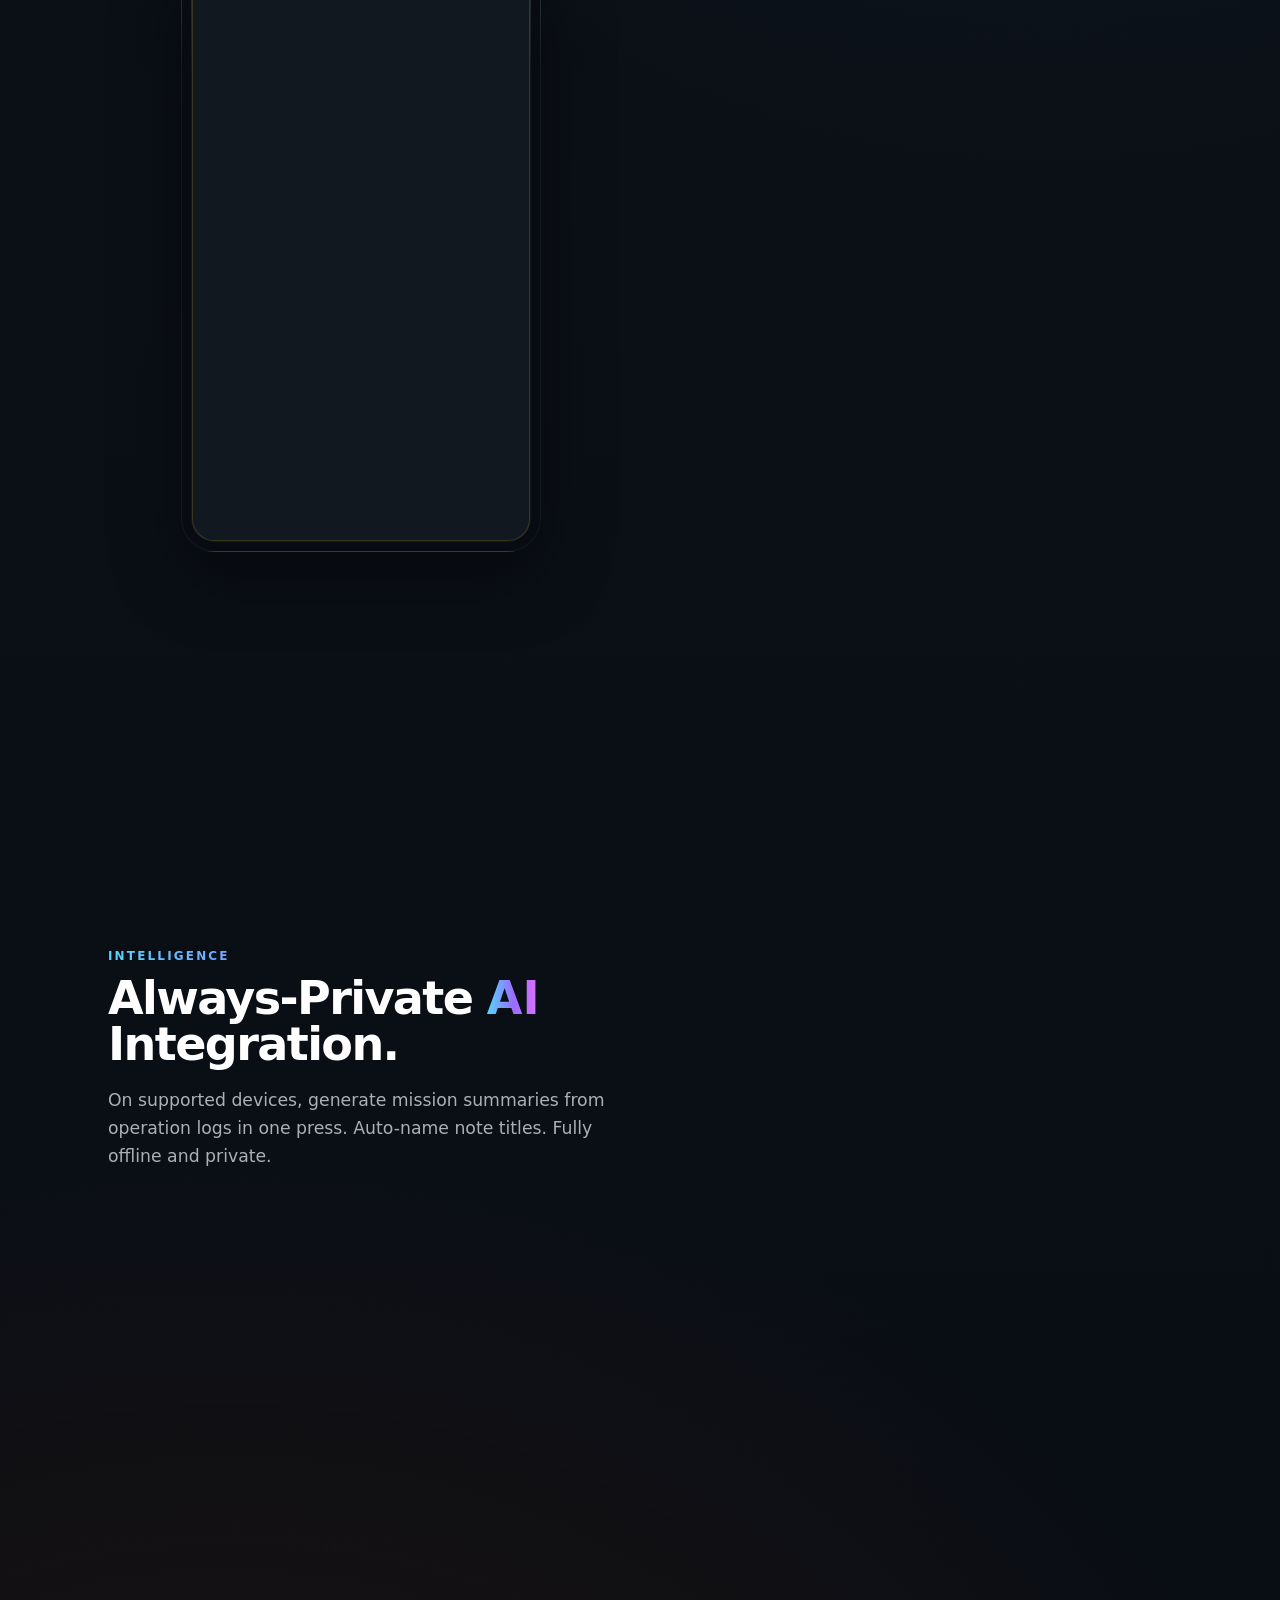
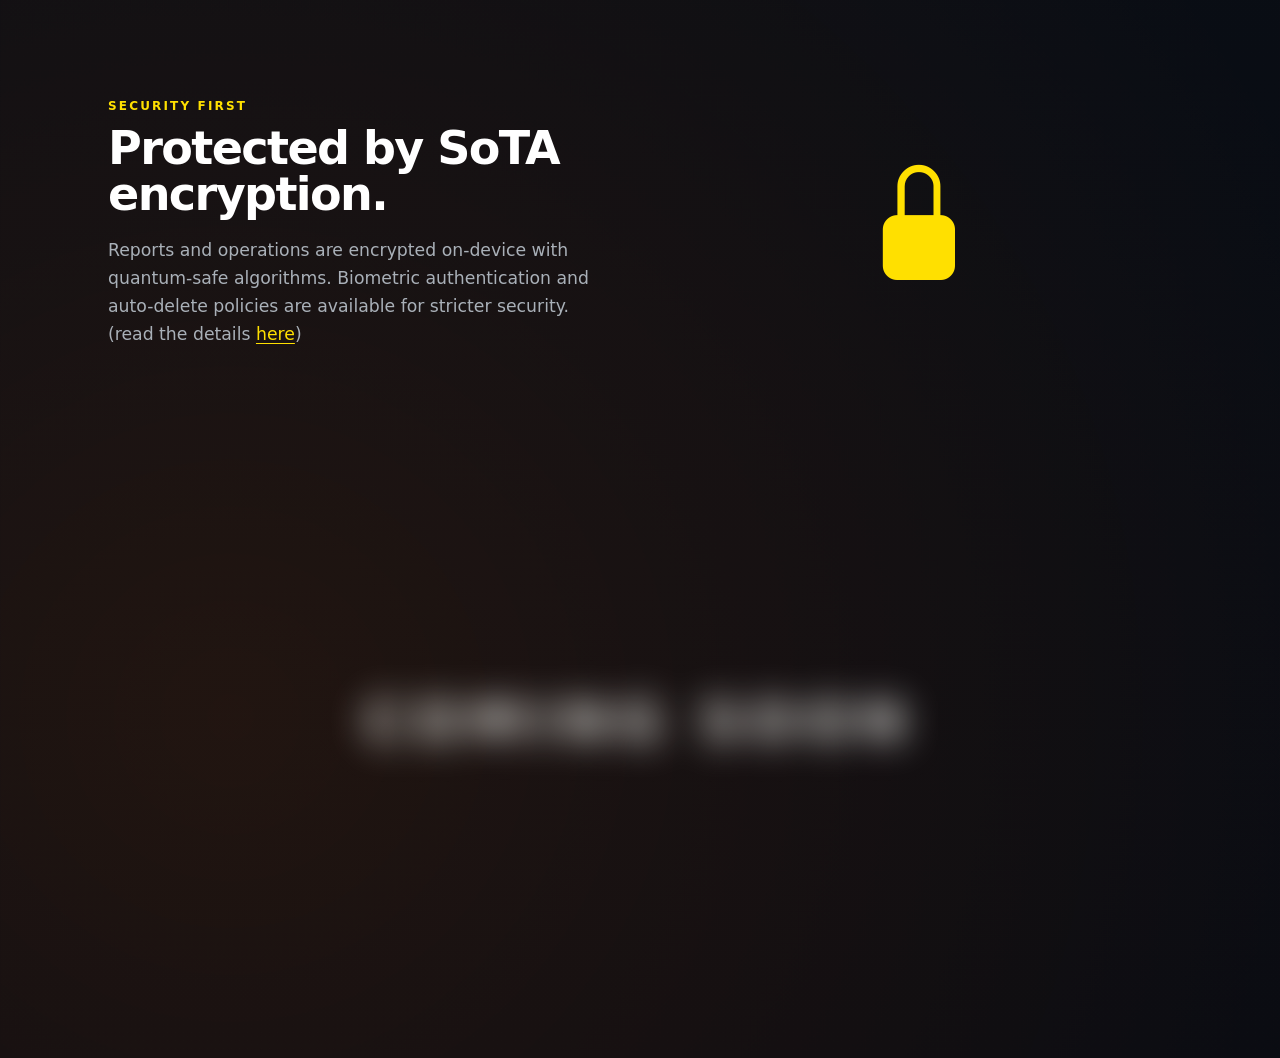
==== commit eb1a69ed: "copy cleanup, removed android stuff" ====
--- a/index.html
+++ b/index.html
@@ -18,7 +18,6 @@
         <span class="soon-label">SOON</span>
         <div class="icons">
           <i class="bi bi-apple icon" aria-label="Apple Icon"></i>
-          <i class="bi bi-android2 icon" aria-label="Android Icon"></i>
         </div>
       </div>
     </header>
@@ -33,10 +32,14 @@
           <span class="soon-label">SOON</span>
           <div class="icons">
             <i class="bi bi-apple icon" aria-label="Apple Icon"></i>
-            <i class="bi bi-android2 icon" aria-label="Android Icon"></i>
           </div>
         </div>
       </section>
+
+      <a class="scroll-cue" href="#features-title" aria-label="Scroll to explore features">
+        <span>SCROLL</span>
+        <i class="bi bi-chevron-down" aria-hidden="true"></i>
+      </a>
 
       <section class="feature-scroll" aria-labelledby="features-title">
         <div class="feature-heading">
@@ -48,7 +51,7 @@
             <div class="feature-copy">
               <p class="feature-kicker">Operations and Reports</p>
               <h2>Plan, execute, and review missions.</h2>
-              <p>Plan and track current operations with map and camera support. Create after-action reports to catalogue successes, deficiences, and adjustments. </p>
+              <p>Plan and track current operations in real time with location and image support. Create after-action reports to catalogue successes, deficiencies, and adjustments. </p>
             </div>
             <div class="feature-visual visual-operations" aria-hidden="true">
               <div class="device-shell screenshot-shell">
@@ -80,7 +83,7 @@
             <div class="feature-copy">
               <p class="feature-kicker ai-gradient-text">Intelligence</p>
               <h2>Always-Private <span class="ai-gradient-text ai-wordmark">AI</span> Integration.</h2>
-              <p>On supported devices, generate mission summaries from operation logs in one press. Auto-name note titles. Fully offline, private, and always opt-in only.</p>
+              <p>On supported devices, generate mission summaries from operation logs in one press. Auto-name note titles. Fully offline and private.</p>
             </div>
             <div class="feature-visual visual-intel" aria-hidden="true">
               <div class="device-shell intelligence-shell">
@@ -119,9 +122,9 @@
           <article class="feature-section feature-section--security" data-feature>
             <div class="feature-copy">
               <p class="feature-kicker">Security First</p>
-              <h2>Protected by SOTA encryption.</h2>
+              <h2>Protected by SoTA encryption.</h2>
               <p>
-                Reports and operations are encrypted on-device with quantum-safe algorithms. Physical key encryption and auto-delete policies are available for stricter security.
+                Reports and operations are encrypted on-device with quantum-safe algorithms. Biometric authentication and auto-delete policies are available for stricter security.
                 <span class="feature-details">(read the details <a href="security/">here</a>)</span>
               </p>
             </div>
--- a/style.css
+++ b/style.css
@@ -120,6 +120,71 @@
   transform: translate(-50%, -50%) scale(0.98);
 }
 
+.scroll-cue {
+  position: fixed;
+  left: 50%;
+  bottom: 14px;
+  z-index: 11;
+  display: grid;
+  justify-items: center;
+  gap: 5px;
+  padding: 8px 14px;
+  color: var(--subtle);
+  text-decoration: none;
+  opacity: 0;
+  pointer-events: auto;
+  transform: translateX(-50%);
+  animation: scroll-cue-in 500ms ease-out 850ms forwards;
+  transition: color 160ms ease, opacity 160ms ease;
+}
+
+.scroll-cue span {
+  font-size: 9px;
+  font-weight: 800;
+  letter-spacing: 0.2em;
+  animation: scroll-cue-pulse 3.2s ease-in-out infinite;
+}
+
+.scroll-cue i {
+  color: var(--orange);
+  font-size: 18px;
+  line-height: 1;
+}
+
+.scroll-cue:hover,
+.scroll-cue:focus-visible {
+  color: var(--text);
+}
+
+.scroll-cue:focus-visible {
+  border-radius: 8px;
+  outline: 2px solid var(--gold);
+  outline-offset: 2px;
+}
+
+body.is-scrolled .scroll-cue {
+  opacity: 0;
+  pointer-events: none;
+  animation: none;
+}
+
+@keyframes scroll-cue-in {
+  to {
+    opacity: 1;
+  }
+}
+
+@keyframes scroll-cue-pulse {
+  0%,
+  100% {
+    opacity: 0.4;
+  }
+
+  50% {
+    opacity: 1;
+  }
+}
+
 .title {
   display: flex;
   align-items: baseline;
@@ -1010,7 +1075,7 @@
   font-weight: 800;
   letter-spacing: 0.1em;
   white-space: nowrap;
-  opacity: var(--email-opacity);
+  opacity: 0;
   transform: translateX(-50%);
   transition: opacity 160ms ease;
   display: flex;
@@ -1330,6 +1395,15 @@
     transition-duration: 1ms !important;
   }
 
+  .scroll-cue {
+    opacity: 1;
+    animation: none;
+  }
+
+  body.is-scrolled .scroll-cue {
+    opacity: 0;
+  }
+
   .feature-section.is-title-revealed .feature-copy > .feature-kicker,
   .feature-section.is-title-revealed .feature-copy > h2,
   .feature-section.is-revealed .feature-copy > p:last-child {
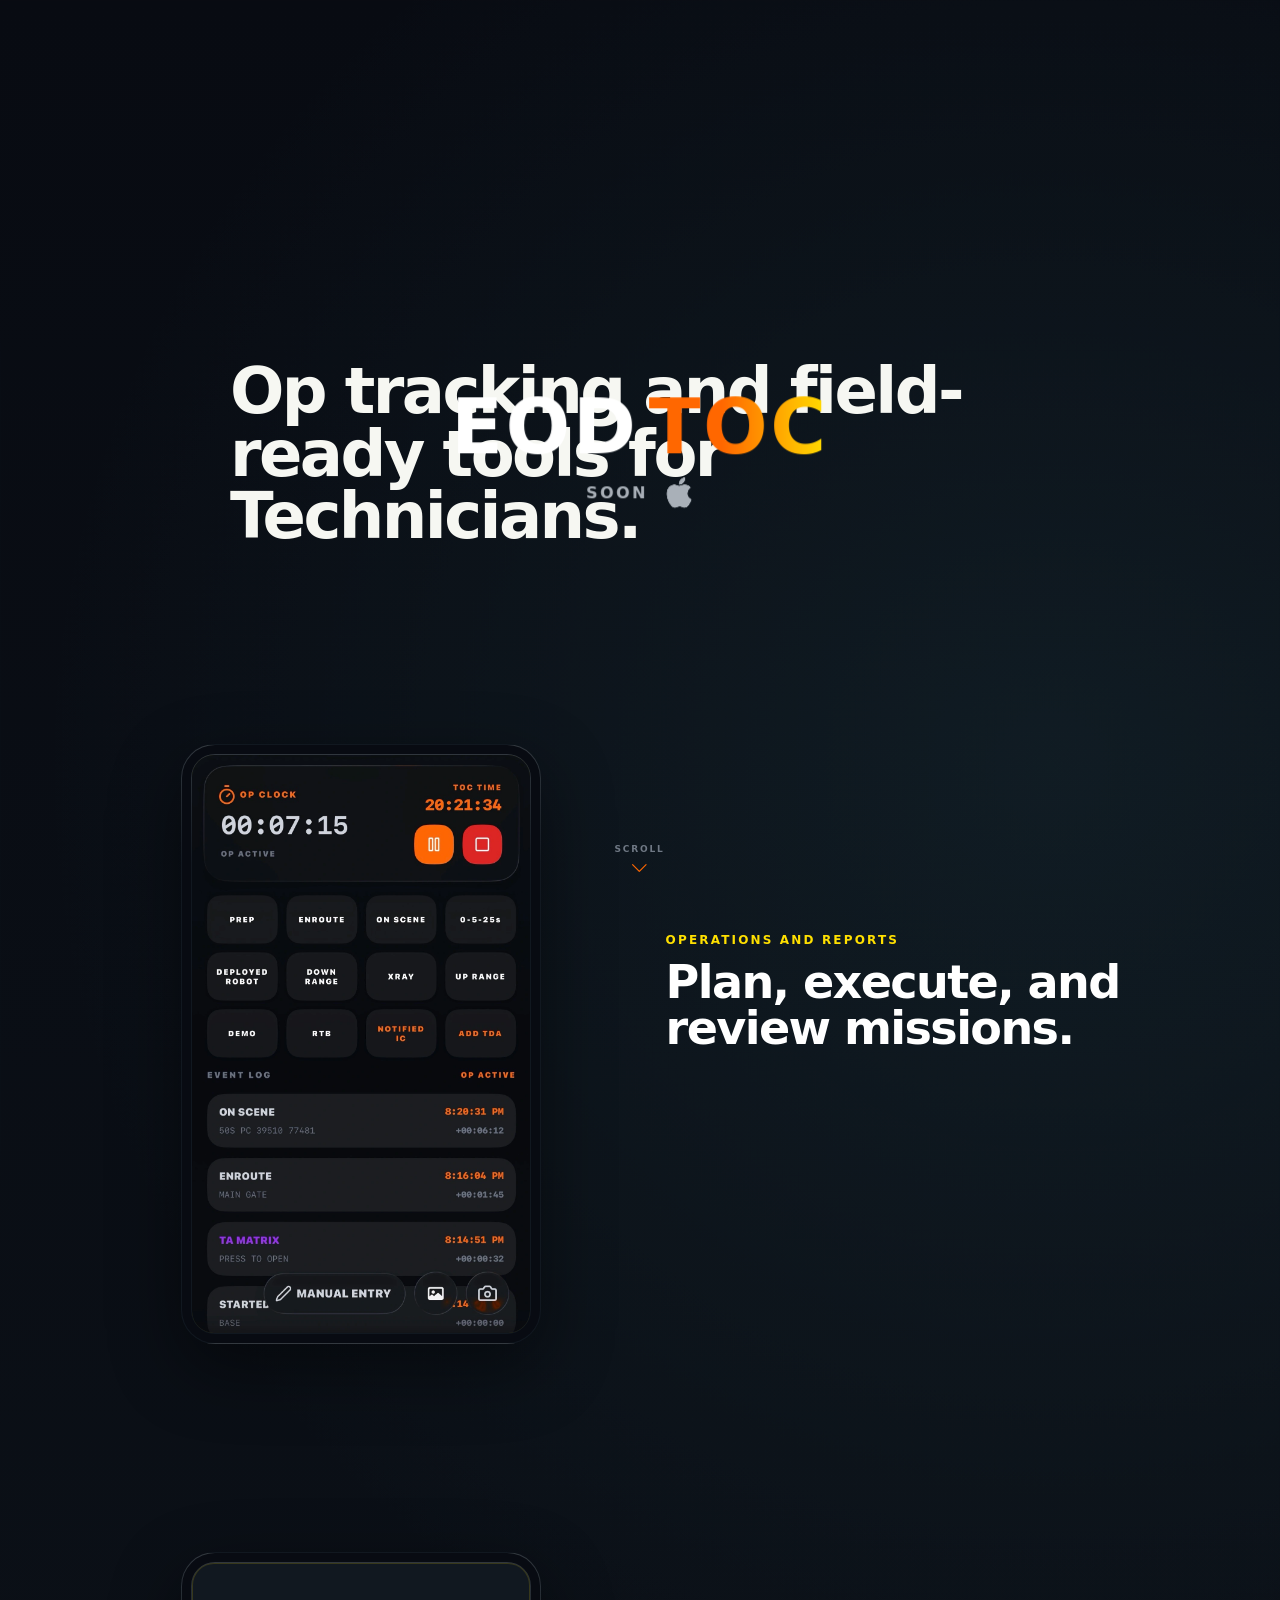
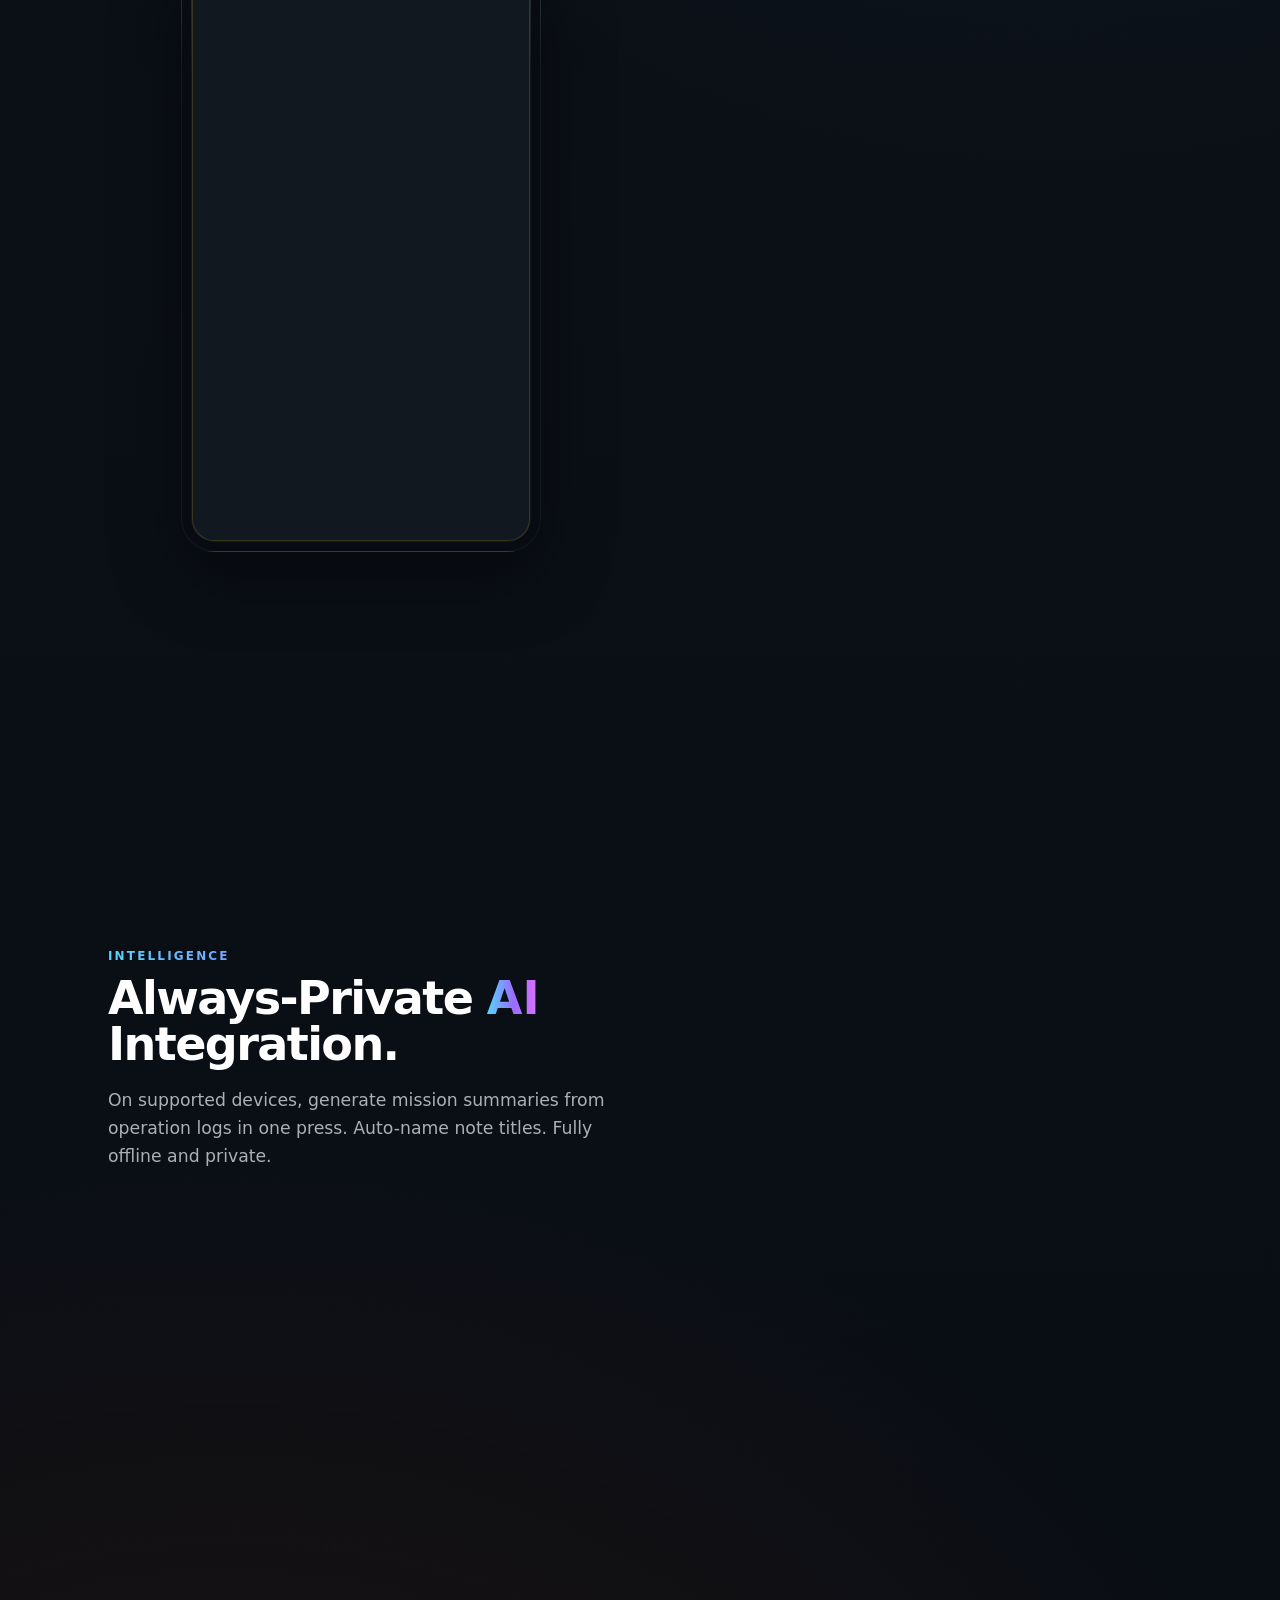
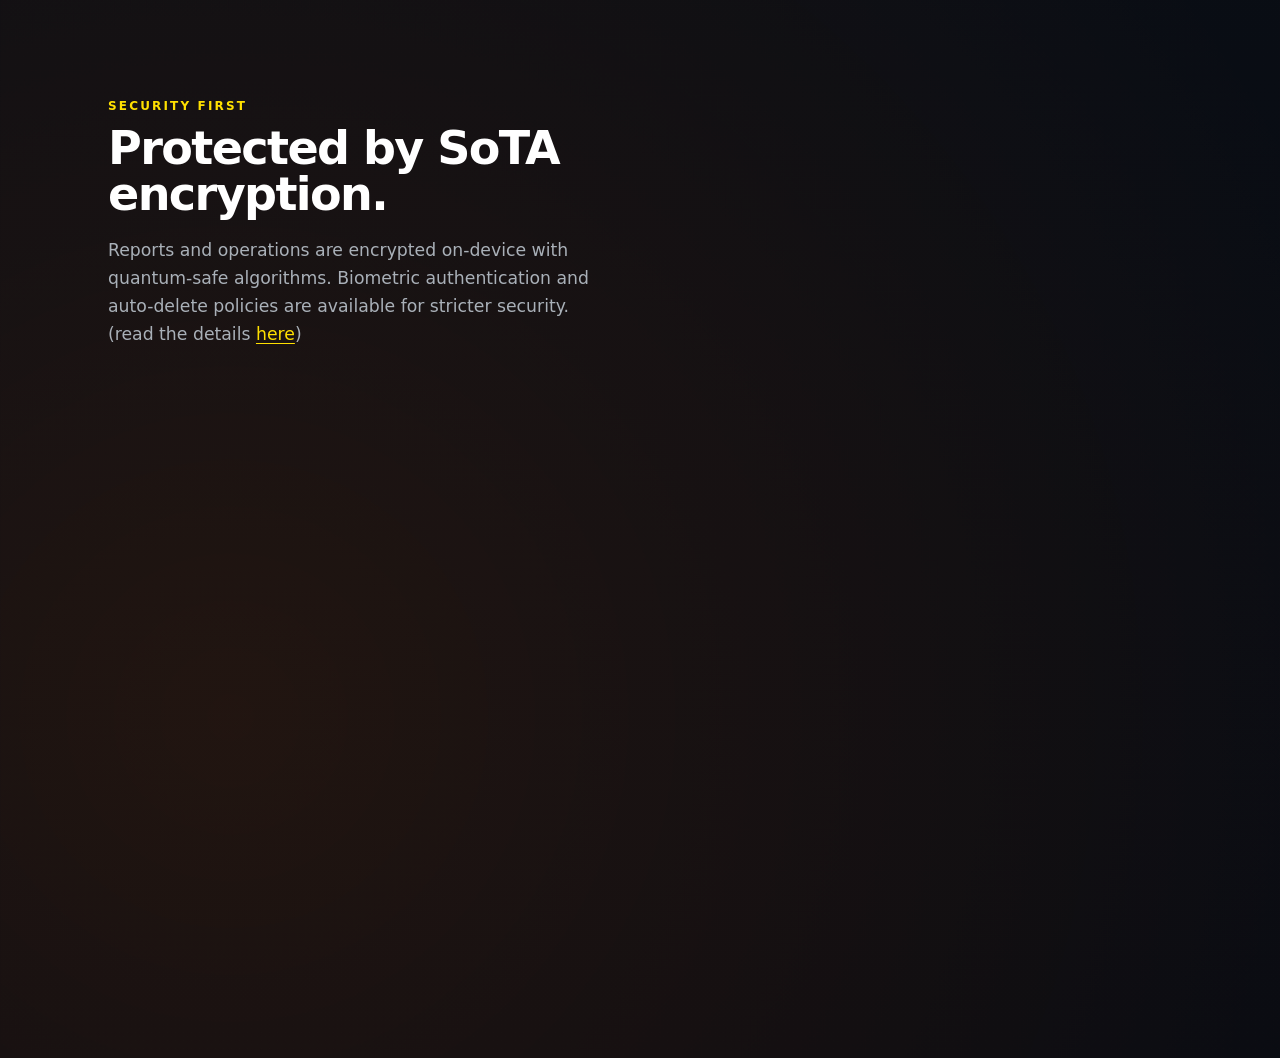
==== commit 547e4631: "launch" ====
--- a/index.html
+++ b/index.html
@@ -144,6 +144,8 @@
       <span>dev@eodtoc.com</span>
       <nav class="footer-links" aria-label="Additional pages">
         <span aria-hidden="true">|</span>
+        <a href="support/">Support</a>
+        <span aria-hidden="true">|</span>
         <a href="security/">Security</a>
         <span aria-hidden="true">|</span>
         <a href="status/">Status</a>
--- a/style.css
+++ b/style.css
@@ -1114,7 +1114,7 @@
 }
 
 body.is-at-end .footer-links {
-  max-width: 220px;
+  max-width: 300px;
   margin-left: 9px;
   opacity: 1;
 }
@@ -1410,3 +1410,19 @@
     animation-delay: 0ms !important;
   }
 }
+
+/* Support uses the shared article layout, with a prominent contact link. */
+.support-email {
+  color: var(--gold);
+  text-underline-offset: 4px;
+  overflow-wrap: anywhere;
+}
+
+@media (max-width: 520px) {
+  .email {
+    width: calc(100% - 36px);
+    flex-wrap: wrap;
+    justify-content: center;
+    row-gap: 8px;
+  }
+}
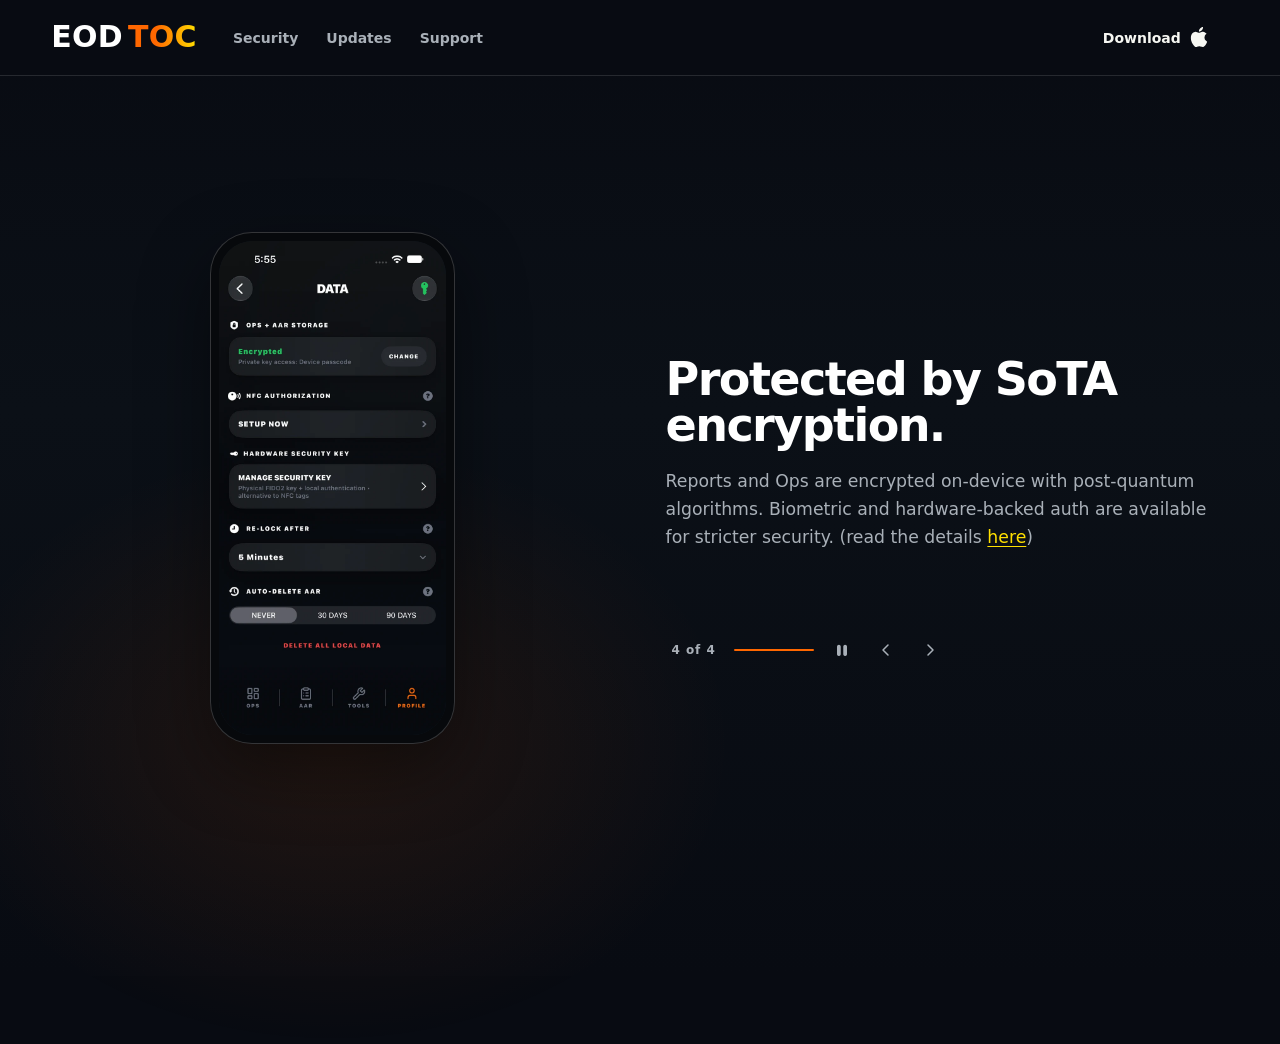
==== commit a749d9a2: "release" ====
--- a/index.html
+++ b/index.html
@@ -3,61 +3,87 @@
   <head>
     <meta charset="UTF-8">
     <meta name="viewport" content="width=device-width, initial-scale=1.0">
+    <meta name="apple-itunes-app" content="app-id=6765794276">
     <title>EOD TOC</title>
     <link rel="icon" type="image/png" href="/favicon-small.png">
     <link rel="stylesheet" href="https://cdn.jsdelivr.net/npm/bootstrap-icons@1.11.3/font/bootstrap-icons.min.css">
-    <link rel="stylesheet" href="style.css">
+    <link rel="stylesheet" href="style.css?v=65">
   </head>
-  <body>
-    <header class="top-bar" aria-label="EOD TOC availability">
-      <div class="title title--compact">
+  <body class="home-page">
+    <header class="top-bar is-compact" aria-label="Main navigation">
+      <a class="title title--compact site-brand" href="./" aria-label="EOD TOC home">
         <span class="eod">EOD</span>
         <span class="toc">TOC</span>
-      </div>
-      <div class="soon-row soon-row--compact">
-        <span class="soon-label">SOON</span>
-        <div class="icons">
-          <i class="bi bi-apple icon" aria-label="Apple Icon"></i>
+      </a>
+      <nav class="site-nav" id="site-navigation" aria-label="Pages">
+        <div class="nav-pages">
+          <a href="security/">Security</a>
+          <a href="status/">Updates</a>
+          <a href="support/">Support</a>
         </div>
+        <a class="nav-contact" href="mailto:dev@eodtoc.com">dev@eodtoc.com</a>
+      </nav>
+      <div class="nav-actions">
+        <a class="nav-download" href="https://apps.apple.com/app/eodtoc/id6765794276" aria-label="Download EODTOC on the App Store">
+          <span class="nav-download-label">Download</span>
+          <svg class="store-apple" xmlns="http://www.w3.org/2000/svg" viewBox="0 0 16 16" fill="currentColor" aria-hidden="true"><path d="M11.182.008C11.148-.03 9.923.023 8.857 1.18c-1.066 1.156-.902 2.482-.878 2.516s1.52.087 2.475-1.258.762-2.391.728-2.43m3.314 11.733c-.048-.096-2.325-1.234-2.113-3.422s1.675-2.789 1.698-2.854-.597-.79-1.254-1.157a3.7 3.7 0 0 0-1.563-.434c-.108-.003-.483-.095-1.254.116-.508.139-1.653.589-1.968.607-.316.018-1.256-.522-2.267-.665-.647-.125-1.333.131-1.824.328-.49.196-1.422.754-2.074 2.237-.652 1.482-.311 3.83-.067 4.56s.625 1.924 1.273 2.796c.576.984 1.34 1.667 1.659 1.899s1.219.386 1.843.067c.502-.308 1.408-.485 1.766-.472.357.013 1.061.154 1.782.539.571.197 1.111.115 1.652-.105.541-.221 1.324-1.059 2.238-2.758q.52-1.185.473-1.282"/></svg>
+        </a>
+        <button class="nav-menu-toggle" type="button" aria-label="Open navigation" aria-expanded="false" aria-controls="site-navigation">
+          <svg width="24" height="24" viewBox="0 0 24 24" fill="none" stroke="currentColor" stroke-width="1.7" stroke-linecap="round" aria-hidden="true">
+            <path d="M4 6h16M4 12h16M4 18h16"/>
+          </svg>
+        </button>
       </div>
     </header>
 
+    <div id="page-content">
     <main>
-      <section class="splash" aria-label="EOD TOC">
-        <div class="title">
-          <span class="eod">EOD</span>
-          <span class="toc">TOC</span>
-        </div>
-        <div class="soon-row">
-          <span class="soon-label">SOON</span>
-          <div class="icons">
-            <i class="bi bi-apple icon" aria-label="Apple Icon"></i>
+
+      <section class="feature-scroll">
+        <div class="feature-grid">
+          <div class="shared-phone-stage">
+            <div class="phone-showcase">
+              <div class="device-shell screenshot-shell shared-phone-shell" aria-hidden="true">
+                <div class="shared-phone-panel is-active" data-phone-panel>
+                  <div class="preview-image-stack">
+                    <img class="is-current" src="demo-images/operations.webp" width="720" height="1566" alt="" loading="lazy" decoding="async">
+                    <img src="demo-images/after-action-report.webp" width="720" height="1566" alt="" loading="lazy" decoding="async">
+                  </div>
+                </div>
+                <div class="shared-phone-panel" data-phone-panel>
+                  <div class="preview-image-stack">
+                    <img class="is-current" src="demo-images/tools.webp" width="720" height="1566" alt="" loading="lazy" decoding="async">
+                    <img src="demo-images/hazard-map.webp" width="720" height="1566" alt="" loading="lazy" decoding="async">
+                  </div>
+                </div>
+                <div class="shared-phone-panel" data-phone-panel>
+                  <video class="preview-video" data-demo-video muted playsinline loop preload="metadata" poster="demo-images/aar-generator-poster.webp" width="1206" height="2622">
+                    <source src="demo-images/aar-generator-demo.mp4" type="video/mp4">
+                  </video>
+                </div>
+                <div class="shared-phone-panel" data-phone-panel>
+                  <div class="preview-image-stack">
+                    <img class="is-current" src="demo-images/security-data.webp" width="720" height="1566" alt="" loading="lazy" decoding="async">
+                    <img src="demo-images/security-nfc.webp" width="720" height="1566" alt="" loading="lazy" decoding="async">
+                  </div>
+                </div>
+              </div>
+            </div>
           </div>
-        </div>
-      </section>
 
-      <a class="scroll-cue" href="#features-title" aria-label="Scroll to explore features">
-        <span>SCROLL</span>
-        <i class="bi bi-chevron-down" aria-hidden="true"></i>
-      </a>
-
-      <section class="feature-scroll" aria-labelledby="features-title">
-        <div class="feature-heading">
-          <h1 id="features-title">Op tracking and field-ready tools for Technicians.</h1>
-        </div>
-
-        <div class="feature-grid">
-          <article class="feature-section" data-feature>
+          <div class="feature-copy-stage">
+          <article class="feature-section is-active-item" data-feature>
             <div class="feature-copy">
-              <p class="feature-kicker">Operations and Reports</p>
               <h2>Plan, execute, and review missions.</h2>
-              <p>Plan and track current operations in real time with location and image support. Create after-action reports to catalogue successes, deficiencies, and adjustments. </p>
+              <p>Plan and track operations in real time with location and image support. Write and share after-action reports to catalog successes and deficiencies.</p>
             </div>
             <div class="feature-visual visual-operations" aria-hidden="true">
-              <div class="device-shell screenshot-shell">
-                <div class="preview-image-stack">
-                  <img src="demo-images/op-demo.webp" alt="" loading="lazy" decoding="async">
-                  <img src="demo-images/def-demo.webp" alt="" loading="lazy" decoding="async">
+              <div class="phone-showcase" data-phone-showcase>
+                <div class="device-shell screenshot-shell">
+                  <div class="preview-image-stack">
+                    <img class="is-current" src="demo-images/operations.webp" width="720" height="1566" alt="" loading="lazy" decoding="async">
+                    <img src="demo-images/after-action-report.webp" width="720" height="1566" alt="" loading="lazy" decoding="async">
+                  </div>
                 </div>
               </div>
             </div>
@@ -65,15 +91,16 @@
 
           <article class="feature-section" data-feature>
             <div class="feature-copy">
-              <p class="feature-kicker">Training and Field Tools</p>
-              <h2>EOD Technician-tested tools.</h2>
+              <h2>EOD Tech-tested tools.</h2>
               <p>Quick access to common field calculations, plus an MGRS-supported map for visualizing hazard areas.</p>
             </div>
             <div class="feature-visual visual-training" aria-hidden="true">
-              <div class="device-shell screenshot-shell">
-                <div class="preview-image-stack">
-                  <img src="demo-images/xrc-demo.webp" alt="" loading="lazy" decoding="async">
-                  <img src="demo-images/hmap-demo.webp" alt="" loading="lazy" decoding="async">
+              <div class="phone-showcase" data-phone-showcase>
+                <div class="device-shell screenshot-shell">
+                  <div class="preview-image-stack">
+                    <img class="is-current" src="demo-images/tools.webp" width="720" height="1566" alt="" loading="lazy" decoding="async">
+                    <img src="demo-images/hazard-map.webp" width="720" height="1566" alt="" loading="lazy" decoding="async">
+                  </div>
                 </div>
               </div>
             </div>
@@ -81,39 +108,15 @@
 
           <article class="feature-section feature-section--intelligence" data-feature>
             <div class="feature-copy">
-              <p class="feature-kicker ai-gradient-text">Intelligence</p>
-              <h2>Always-Private <span class="ai-gradient-text ai-wordmark">AI</span> Integration.</h2>
-              <p>On supported devices, generate mission summaries from operation logs in one press. Auto-name note titles. Fully offline and private.</p>
+              <h2>Private <span class="ai-wordmark">AI</span> Integration.</h2>
+              <p>On supported devices, generate mission summaries from Op logs in one press. Auto-name note titles. Offline and private.</p>
             </div>
             <div class="feature-visual visual-intel" aria-hidden="true">
-              <div class="device-shell intelligence-shell">
-                <div class="ai-summary-demo">
-                  <div class="operation-entry">
-                    <div>
-                      <strong>717 CACHE</strong>
-                      <span>14:17</span>
-                    </div>
-                    <div>
-                      <strong>REAL</strong>
-                      <span>8 EVTS</span>
-                    </div>
-                  </div>
-                  <div class="mission-summary-block">
-                    <p>Mission Summary</p>
-                    <div class="summary-stage">
-                      <div class="summary-empty">
-                        <span></span>
-                        <span></span>
-                        <span></span>
-                      </div>
-                      <div class="summary-preview">
-                        <span>Responded to a reported UXO cache at grid 717. Established control, confirmed hazard indicators, and coordinated removal actions with site security.</span>
-                      </div>
-                    </div>
-                  </div>
-                  <div class="generate-row">
-                    <span>GENERATE</span>
-                  </div>
+              <div class="phone-showcase">
+                <div class="device-shell screenshot-shell placeholder-phone-shell">
+                  <video class="preview-video" data-demo-video muted playsinline loop preload="metadata" poster="demo-images/aar-generator-poster.webp" width="1206" height="2622">
+                    <source src="demo-images/aar-generator-demo.mp4" type="video/mp4">
+                  </video>
                 </div>
               </div>
             </div>
@@ -121,106 +124,43 @@
 
           <article class="feature-section feature-section--security" data-feature>
             <div class="feature-copy">
-              <p class="feature-kicker">Security First</p>
               <h2>Protected by SoTA encryption.</h2>
               <p>
-                Reports and operations are encrypted on-device with quantum-safe algorithms. Biometric authentication and auto-delete policies are available for stricter security.
+                Reports and Ops are encrypted on-device with post-quantum algorithms. Biometric and hardware-backed auth are available for stricter security.
                 <span class="feature-details">(read the details <a href="security/">here</a>)</span>
               </p>
             </div>
             <div class="feature-visual visual-security" aria-hidden="true">
-              <i class="bi bi-lock-fill security-lock"></i>
+              <div class="phone-showcase">
+                <div class="device-shell screenshot-shell">
+                  <div class="preview-image-stack">
+                    <img class="is-current" src="demo-images/security-data.webp" width="720" height="1566" alt="" loading="lazy" decoding="async">
+                    <img src="demo-images/security-nfc.webp" width="720" height="1566" alt="" loading="lazy" decoding="async">
+                  </div>
+                </div>
+              </div>
             </div>
           </article>
+
+            <div class="feature-item-controls">
+              <span data-feature-count>1 of 4</span>
+              <div class="demo-progress" aria-hidden="true"><div data-demo-progress></div></div>
+              <div class="demo-playback-controls">
+                <button class="phone-playback" type="button" data-feature-pause aria-keyshortcuts="Space" aria-label="Pause demos" title="Pause demos (Space)"><i class="bi bi-pause-fill"></i></button>
+                <button type="button" data-feature-prev aria-keyshortcuts="ArrowLeft" aria-label="Previous feature" title="Previous feature (←)"><svg class="demo-chevron" width="16" height="16" viewBox="0 0 16 16" fill="none" stroke="currentColor" stroke-width="1.5" stroke-linecap="round" stroke-linejoin="round" aria-hidden="true"><path d="M10 3 5 8l5 5"/></svg></button>
+                <button type="button" data-feature-next aria-keyshortcuts="ArrowRight" aria-label="Next feature" title="Next feature (→)"><svg class="demo-chevron" width="16" height="16" viewBox="0 0 16 16" fill="none" stroke="currentColor" stroke-width="1.5" stroke-linecap="round" stroke-linejoin="round" aria-hidden="true"><path d="m6 3 5 5-5 5"/></svg></button>
+              </div>
+            </div>
+          </div>
         </div>
 
-        <div class="end-availability" aria-label="EOD TOC coming soon">
-          <span class="end-soon-label">COMING SOON</span>
-        </div>
       </section>
     </main>
 
-    <div class="email">
-      <span>dev@eodtoc.com</span>
-      <nav class="footer-links" aria-label="Additional pages">
-        <span aria-hidden="true">|</span>
-        <a href="support/">Support</a>
-        <span aria-hidden="true">|</span>
-        <a href="security/">Security</a>
-        <span aria-hidden="true">|</span>
-        <a href="status/">Status</a>
-      </nav>
+
+
     </div>
 
-    <script>
-      const root = document.documentElement;
-      const features = [...document.querySelectorAll("[data-feature]")];
-
-      function clamp(value, min, max) {
-        return Math.min(Math.max(value, min), max);
-      }
-
-      function updateScrollState() {
-        const progress = clamp(window.scrollY / 115, 0, 1);
-        const splashProgress = clamp(window.scrollY / 130, 0, 1);
-        const topProgress = clamp((window.scrollY - 46) / 58, 0, 1);
-        root.style.setProperty("--scroll-progress", progress.toFixed(3));
-        root.style.setProperty("--top-progress", topProgress.toFixed(3));
-        root.style.setProperty("--top-offset", `${(-14 + (14 * topProgress)).toFixed(2)}px`);
-        root.style.setProperty("--top-bg-alpha", (0.72 * topProgress).toFixed(3));
-        root.style.setProperty("--top-border-alpha", (0.08 * topProgress).toFixed(3));
-        root.style.setProperty("--top-shadow-alpha", (0.32 * topProgress).toFixed(3));
-        root.style.setProperty("--splash-opacity", (1 - splashProgress).toFixed(3));
-        root.style.setProperty("--splash-offset", `${(-128 * splashProgress).toFixed(2)}px`);
-        root.style.setProperty("--splash-scale", (1 - (0.04 * splashProgress)).toFixed(3));
-        root.style.setProperty("--email-opacity", (1 - (0.34 * progress)).toFixed(3));
-        document.body.classList.toggle("is-scrolled", window.scrollY > 2);
-        document.body.classList.toggle("is-top-visible", topProgress > 0.02);
-
-        const maxScroll = document.documentElement.scrollHeight - window.innerHeight;
-        const distanceFromEnd = maxScroll - window.scrollY;
-        document.body.classList.toggle("is-at-end", distanceFromEnd < 140);
-
-        const viewportCenter = window.innerHeight * 0.52;
-        const titleRevealRange = Math.min(360, window.innerHeight * 0.36);
-        const revealRange = Math.min(260, window.innerHeight * 0.24);
-        const isPortrait = window.innerHeight > window.innerWidth;
-
-        features.forEach((feature) => {
-          const rect = feature.getBoundingClientRect();
-          const featureCenter = rect.top + rect.height / 2;
-          const distance = Math.abs(featureCenter - viewportCenter);
-          const visual = feature.querySelector(".feature-visual");
-
-          if (window.scrollY <= 2) return;
-
-          const visualRect = visual.getBoundingClientRect();
-
-          if (visualRect.top < window.innerHeight && visualRect.bottom > 0) {
-            visual.classList.add("is-demo-visible");
-          }
-
-          if (isPortrait) {
-            if (rect.top <= window.innerHeight * 0.84 && rect.bottom > 0) {
-              feature.classList.add("is-title-revealed", "is-revealed");
-            }
-
-            return;
-          }
-
-          if (distance <= titleRevealRange) {
-            feature.classList.add("is-title-revealed");
-          }
-
-          if (distance <= revealRange) {
-            feature.classList.add("is-revealed");
-          }
-        });
-      }
-
-      updateScrollState();
-      window.addEventListener("scroll", updateScrollState, { passive: true });
-      window.addEventListener("resize", updateScrollState);
-    </script>
+    <script src="navigation.js?v=34" type="module"></script>
   </body>
 </html>
--- a/style.css
+++ b/style.css
@@ -11,16 +11,6 @@
   --green: #71d28b;
   --cyan: #63c9d7;
   --red: #f16165;
-  --scroll-progress: 0;
-  --top-progress: 0;
-  --top-offset: -14px;
-  --top-bg-alpha: 0;
-  --top-border-alpha: 0;
-  --top-shadow-alpha: 0;
-  --splash-opacity: 1;
-  --splash-offset: 0px;
-  --splash-scale: 1;
-  --email-opacity: 1;
 }
 
 * {
@@ -43,6 +33,10 @@
     radial-gradient(circle at 18% 92%, rgba(255, 103, 0, 0.1), transparent 30%),
     linear-gradient(180deg, #080b12 0%, #0b1017 42%, #080b12 100%);
   font-family: Inter, ui-sans-serif, system-ui, -apple-system, BlinkMacSystemFont, "Segoe UI", sans-serif;
+}
+
+.home-page {
+  background: linear-gradient(180deg, #080b12 0%, #0b1017 42%, #080b12 100%);
 }
 
 body::before {
@@ -64,125 +58,256 @@
 }
 
 .top-bar {
-  position: fixed;
-  top: 16px;
-  left: 50%;
-  z-index: 20;
-  width: min(760px, calc(100% - 18px));
+  position: sticky;
+  top: 0;
+  z-index: 30;
   display: flex;
   align-items: center;
-  justify-content: space-between;
-  gap: 24px;
-  padding: 12px clamp(14px, 2.8vw, 24px);
+  gap: 36px;
+  width: 100%;
+  min-height: 76px;
+  padding: 12px clamp(20px, 4vw, 64px);
+  border-bottom: 1px solid var(--line);
+  background: #080b12;
+}
+
+.site-brand {
+  position: relative;
+  isolation: isolate;
+  flex-shrink: 0;
+  text-decoration: none;
+}
+
+/* Warm color progression, then return to the original TOC gradient. */
+@property --toc-start-color {
+  syntax: "<color>";
+  inherits: false;
+  initial-value: #ff6700;
+}
+
+@property --toc-end-color {
+  syntax: "<color>";
+  inherits: false;
+  initial-value: #ffe000;
+}
+
+@media (hover: hover) {
+  .site-brand.title--compact.is-gradient-cycling .toc {
+    animation: toc-gradient-cycle 1800ms ease-in-out;
+  }
+}
+
+@keyframes toc-gradient-cycle {
+  0%, 100% {
+    --toc-start-color: #ff6700;
+    --toc-end-color: #ffe000;
+  }
+  22% {
+    --toc-start-color: #ff6700;
+    --toc-end-color: #ff6700;
+  }
+  46% {
+    --toc-start-color: #ffa400;
+    --toc-end-color: #ffa400;
+  }
+  70% {
+    --toc-start-color: #ffe000;
+    --toc-end-color: #ffe000;
+  }
+}
+
+.top-bar .title .eod,
+.top-bar .title .toc {
+  font-size: 30px;
+}
+
+.site-nav {
+  display: flex;
+  align-items: center;
+  flex-shrink: 0;
+  gap: 28px;
+  white-space: nowrap;
+}
+
+.nav-pages {
+  display: contents;
+}
+
+.site-nav a {
+  padding: 10px 0;
+  color: var(--muted);
+  font-size: 14px;
+  font-weight: 600;
+  text-decoration: none;
+}
+
+.site-nav a[aria-current="page"] {
+  color: var(--text);
+}
+
+.site-nav a:hover {
+  color: var(--text);
+}
+
+.site-nav .nav-contact {
+  display: none;
+}
+
+html.nav-is-open,
+html.nav-is-open body {
   overflow: hidden;
-  border: 1px solid rgba(255, 255, 255, var(--top-border-alpha));
-  border-radius: 999px;
-  background: rgba(8, 11, 18, var(--top-bg-alpha));
-  opacity: var(--top-progress);
-  pointer-events: none;
-  transform: translate(-50%, var(--top-offset));
-  transition: opacity 140ms ease, transform 140ms ease, width 220ms ease, padding 220ms ease, gap 220ms ease;
-  backdrop-filter: blur(18px);
-  box-shadow: 0 18px 50px rgba(0, 0, 0, var(--top-shadow-alpha));
-}
-
-body.is-top-visible .top-bar {
-  pointer-events: auto;
-}
-
-body.is-at-end .top-bar {
-  width: min(600px, calc(100% - 18px));
+  overscroll-behavior: none;
+}
+
+html.nav-is-open .top-bar {
+  position: fixed;
+  inset: 0 0 auto;
+}
+
+html.nav-is-open #page-content {
+  padding-top: var(--nav-height, 76px);
+}
+
+.nav-actions {
+  display: flex;
   align-items: center;
-  justify-content: flex-start;
+  flex-shrink: 0;
+  gap: 8px;
+  margin-left: auto;
+}
+
+.nav-download,
+.nav-menu-toggle {
+  display: inline-flex;
+  align-items: center;
+  justify-content: center;
+  min-height: 44px;
+  color: var(--text);
+  text-decoration: none;
+}
+
+.nav-download {
+  gap: 8px;
+  padding: 0 20px;
+  border: 0;
+  border-radius: 8px;
+  background: transparent;
+  font-size: 14px;
+  font-weight: 700;
+}
+
+.nav-download:hover {
+  color: var(--gold);
+}
+
+.nav-download .store-apple {
+  display: block;
+  font-size: 20px;
+  transform: translateY(-1px);
+}
+
+.nav-menu-toggle {
+  display: none;
+}
+
+.top-bar a:focus-visible,
+.nav-menu-toggle:focus-visible {
+  outline: 2px solid var(--gold);
+  outline-offset: 4px;
+  border-radius: 6px;
+}
+
+.top-bar.is-compact {
+  gap: 12px;
+}
+
+.is-compact .nav-download {
+  width: 44px;
+  padding: 0;
+  border: 0;
+  background: transparent;
+}
+
+.is-compact .nav-download-label {
+  display: none;
+}
+
+.is-compact .nav-download .store-apple {
+  display: block;
+  font-size: 24px;
+}
+
+.is-compact .nav-menu-toggle {
+  display: inline-flex;
+  width: 44px;
+  padding: 0;
+  border: 0;
+  border-radius: 6px;
+  background: transparent;
+  appearance: none;
+  -webkit-tap-highlight-color: transparent;
+  cursor: pointer;
+}
+
+.is-compact .nav-menu-toggle:is(:hover, :active, :focus) {
+  background: transparent;
+}
+
+.is-compact .nav-download:hover {
+  background: transparent;
+}
+
+.is-compact .site-nav {
+  position: absolute;
+  top: var(--nav-height, 76px);
+  inset-inline: 0;
+  flex-direction: column;
+  align-items: stretch;
   gap: 0;
-  padding-inline: clamp(14px, 2.4vw, 20px);
-}
-
-.splash {
-  position: fixed;
-  top: 50%;
-  left: 50%;
-  z-index: 10;
+  height: calc(100vh - var(--nav-height, 76px));
+  height: calc(100dvh - var(--nav-height, 76px));
+  padding: 24px clamp(20px, 4vw, 64px) max(28px, env(safe-area-inset-bottom));
+  overflow-y: auto;
+  overscroll-behavior: contain;
+  text-align: start;
+  background: var(--bg);
+  opacity: 0;
+  transform: translateY(-8px);
+  transition: opacity 180ms ease-out, transform 180ms ease-out;
+  visibility: hidden;
+}
+
+.is-compact .site-nav a {
+  padding: 10px 0;
+  font-size: 26px;
+}
+
+.is-compact .nav-pages {
   display: flex;
   flex-direction: column;
-  align-items: center;
-  gap: 14px;
-  opacity: var(--splash-opacity);
-  filter: blur(0);
-  pointer-events: none;
-  transform: translate(-50%, calc(-50% + var(--splash-offset))) scale(var(--splash-scale));
-  transition: opacity 120ms ease, filter 120ms ease, transform 120ms ease;
-}
-
-body.is-scrolled .splash {
-  opacity: 0;
-  filter: blur(10px);
-  transform: translate(-50%, -50%) scale(0.98);
-}
-
-.scroll-cue {
-  position: fixed;
-  left: 50%;
-  bottom: 14px;
-  z-index: 11;
-  display: grid;
-  justify-items: center;
-  gap: 5px;
-  padding: 8px 14px;
+  padding-bottom: 16px;
+  border-bottom: 1px solid var(--line);
+}
+
+.is-compact .site-nav .nav-contact {
+  display: block;
+  margin-top: auto;
+  padding: 20px 0 0;
   color: var(--subtle);
-  text-decoration: none;
-  opacity: 0;
-  pointer-events: auto;
-  transform: translateX(-50%);
-  animation: scroll-cue-in 500ms ease-out 850ms forwards;
-  transition: color 160ms ease, opacity 160ms ease;
-}
-
-.scroll-cue span {
-  font-size: 9px;
+  font-size: 12px;
   font-weight: 800;
-  letter-spacing: 0.2em;
-  animation: scroll-cue-pulse 3.2s ease-in-out infinite;
-}
-
-.scroll-cue i {
-  color: var(--orange);
-  font-size: 18px;
-  line-height: 1;
-}
-
-.scroll-cue:hover,
-.scroll-cue:focus-visible {
-  color: var(--text);
-}
-
-.scroll-cue:focus-visible {
-  border-radius: 8px;
-  outline: 2px solid var(--gold);
-  outline-offset: 2px;
-}
-
-body.is-scrolled .scroll-cue {
-  opacity: 0;
-  pointer-events: none;
-  animation: none;
-}
-
-@keyframes scroll-cue-in {
-  to {
-    opacity: 1;
-  }
-}
-
-@keyframes scroll-cue-pulse {
-  0%,
-  100% {
-    opacity: 0.4;
-  }
-
-  50% {
-    opacity: 1;
-  }
+  letter-spacing: 0.1em;
+  text-align: center;
+}
+
+.is-compact .site-nav a:hover {
+  background: transparent;
+}
+
+.is-compact.is-menu-open .site-nav {
+  opacity: 1;
+  transform: translateY(0);
+  visibility: visible;
 }
 
 .title {
@@ -226,6 +351,7 @@
 }
 
 .title--compact .toc {
+  background-image: linear-gradient(90deg, var(--toc-start-color, #ff6700), var(--toc-start-color, #ff6700) 40%, var(--toc-end-color, #ffe000));
   animation: none;
   filter: none;
   opacity: 1;
@@ -246,71 +372,51 @@
   }
 }
 
-.soon-row {
-  display: flex;
+.store-link {
+  display: inline-flex;
   align-items: center;
-  gap: 16px;
-}
-
-.soon-row--compact {
-  gap: 14px;
-  max-width: 170px;
-  overflow: hidden;
-  opacity: 1;
-  transform: translateX(0);
-  transition: opacity 220ms ease, max-width 260ms ease, transform 260ms ease, gap 260ms ease;
-}
-
-body.is-at-end .top-bar .soon-row--compact {
-  max-width: 0;
-  gap: 0;
-  opacity: 0;
-  transform: none;
-}
-
-.soon-label {
-  color: var(--muted);
-  font-size: 16px;
-  font-weight: 600;
-  letter-spacing: 0.15em;
-}
-
-.soon-row--compact .soon-label {
-  font-size: 12px;
-}
-
-.icons {
-  display: flex;
-  align-items: center;
-  gap: 14px;
-}
-
-.icon {
-  color: var(--muted);
+  gap: 12px;
+  color: var(--text);
+  text-decoration: none;
+  white-space: nowrap;
+  border-radius: 10px;
+  transition: color 180ms ease, background 180ms ease;
+}
+
+.store-link:hover {
+  color: var(--gold);
+}
+
+.store-link:focus-visible {
+  outline: 2px solid var(--gold);
+  outline-offset: 6px;
+}
+
+.store-apple {
+  width: 1em;
+  height: 1em;
+  flex-shrink: 0;
   font-size: 30px;
   line-height: 1;
 }
 
-.soon-row--compact .icon {
-  font-size: 22px;
-}
-
-@media (min-width: 1100px) {
-  .top-bar {
-    padding-inline: 18px;
-  }
+.store-link--footer {
+  min-height: 48px;
+  padding: 10px 16px;
+  border: 1px solid var(--line);
+  background: var(--panel);
+  font-size: 14px;
 }
 
 .feature-scroll {
   width: min(1180px, calc(100% - 36px));
   margin: 0 auto;
-  padding: min(42vh, 360px) 0 96px;
-  opacity: var(--scroll-progress);
-  transform: translateY(18px);
-  transition: opacity 150ms ease, transform 170ms ease;
+  padding: clamp(48px, 5vw, 72px) 0 96px;
 }
 
 .end-availability {
+  flex-direction: column;
+  gap: 24px;
   min-height: min(46vh, 440px);
   display: flex;
   align-items: center;
@@ -328,21 +434,54 @@
   transform: translateY(0) scale(1);
 }
 
-.end-soon-label {
+.end-app-link {
+  display: block;
+  border-radius: 22%;
+}
+
+.end-app-link:focus-visible {
+  outline: 2px solid var(--gold);
+  outline-offset: 5px;
+}
+
+.end-app-link:active {
+  transform: scale(0.97);
+}
+
+.end-app-icon {
+  display: block;
+  width: clamp(96px, 18vw, 128px);
+  height: auto;
+  aspect-ratio: 1;
+  border-radius: 22%;
+  border: 1px solid var(--line);
+}
+
+.end-store-caption {
+  margin-top: -8px;
+  color: var(--muted);
+  font-size: 14px;
+  text-decoration: none;
+}
+
+.end-store-caption:hover {
+  color: var(--text);
+}
+
+.end-available-label {
+  display: flex;
+  align-items: center;
+  gap: 0.35em;
   color: rgba(246, 247, 242, 0.92);
-  font-size: clamp(32px, 6vw, 54px);
+  font-size: clamp(20px, 5vw, 54px);
   font-weight: 900;
   letter-spacing: 0.18em;
   white-space: nowrap;
 }
 
-body.is-scrolled .feature-scroll {
-  transform: translateY(0);
-}
-
 .feature-heading {
   width: min(820px, 100%);
-  margin: 0 auto clamp(72px, 11vw, 128px);
+  margin: 0 auto clamp(44px, 5vw, 68px);
   text-align: left;
 }
 
@@ -358,7 +497,7 @@
 .feature-heading h1 {
   margin-top: 0;
   color: var(--text);
-  font-size: clamp(34px, 5.6vw, 64px);
+  font-size: clamp(30px, 3.2vw, 42px);
   font-weight: 800;
   letter-spacing: -0.04em;
   line-height: 0.98;
@@ -413,19 +552,12 @@
 
 .feature-copy h2 {
   max-width: 560px;
-  margin-top: 12px;
+  margin-top: 0;
   color: #fff;
   font-size: clamp(28px, 3.6vw, 48px);
   font-weight: 800;
   letter-spacing: -0.035em;
   line-height: 1;
-}
-
-.ai-gradient-text {
-  color: transparent;
-  background: linear-gradient(90deg, #54d6ff, #9b6dff, #e071ff);
-  -webkit-background-clip: text;
-  background-clip: text;
 }
 
 .ai-wordmark {
@@ -509,6 +641,9 @@
   animation-delay: 190ms;
 }
 
+.feature-section:nth-of-type(2) .feature-copy > .feature-kicker,
+.feature-section:nth-of-type(2) .feature-copy > h2,
+.feature-section:nth-of-type(2) .feature-copy > p:last-child,
 .feature-section--intelligence .feature-copy > .feature-kicker,
 .feature-section--intelligence .feature-copy > h2,
 .feature-section--intelligence .feature-copy > p:last-child,
@@ -561,11 +696,139 @@
   transform: translateX(-50%);
 }
 
-.screenshot-shell {
-  border-color: transparent;
-  box-shadow:
-    inset 0 0 0 9px #080b12,
-    0 24px 70px rgba(0, 0, 0, 0.44);
+.device-shell.screenshot-shell {
+  width: min(100%, 300px);
+  aspect-ratio: auto;
+  padding: 8px;
+  border: 1px solid rgba(255, 255, 255, 0.18);
+  border-radius: 42px;
+  background: #07090c;
+  box-shadow: 0 24px 70px rgba(0, 0, 0, 0.44);
+}
+
+.screenshot-shell::before {
+  display: none;
+}
+
+.screenshot-shell .preview-image-stack {
+  position: relative;
+  inset: auto;
+  width: 100%;
+  aspect-ratio: 720 / 1566;
+  border-radius: 34px;
+  box-shadow: none;
+}
+
+.phone-showcase {
+  width: min(100%, 300px);
+  margin: 0 auto;
+}
+
+.phone-showcase .device-shell.screenshot-shell {
+  width: 100%;
+}
+
+.shared-phone-stage {
+  display: none;
+}
+
+.shared-phone-shell::after,
+.placeholder-phone-shell::after {
+  display: block;
+  width: 100%;
+  aspect-ratio: 720 / 1566;
+  content: "";
+}
+
+.shared-phone-panel {
+  position: absolute;
+  inset: 8px;
+  display: none;
+  overflow: hidden;
+  border-radius: 34px;
+  background: #080a0d;
+}
+
+.shared-phone-panel.is-active {
+  display: block;
+}
+
+.shared-phone-panel .preview-image-stack {
+  position: absolute;
+  inset: 0;
+  width: 100%;
+  height: 100%;
+  aspect-ratio: auto;
+  border-radius: 0;
+}
+
+.shared-phone-panel--blank.is-active {
+  display: block;
+  background: #000;
+}
+
+.shared-phone-panel--security.is-active {
+  display: grid;
+  place-items: center;
+  background: #0b0d11;
+}
+
+.feature-item-controls {
+  display: grid;
+  grid-template-columns: 56px 80px 120px;
+  align-items: center;
+  gap: 12px;
+  width: fit-content;
+  margin: 28px 0 0;
+}
+
+.feature-item-controls button {
+  width: 44px;
+  height: 44px;
+  padding: 0;
+  border: 1px solid rgba(255, 255, 255, 0.16);
+  border-radius: 50%;
+  color: var(--text);
+  background: rgba(255, 255, 255, 0.055);
+  font-size: 18px;
+  cursor: pointer;
+  transition: color 160ms ease, border-color 160ms ease, transform 160ms ease;
+}
+
+.feature-item-controls button:hover {
+  color: var(--gold);
+  border-color: rgba(255, 224, 0, 0.5);
+}
+
+.feature-item-controls button:active {
+  transform: scale(0.94);
+}
+
+.feature-item-controls span {
+  color: var(--muted);
+  font-size: 12px;
+  font-weight: 800;
+  letter-spacing: 0.08em;
+  text-align: center;
+  white-space: nowrap;
+}
+
+.phone-screen {
+  position: absolute;
+  inset: 8px;
+  display: grid;
+  overflow: hidden;
+  place-items: center;
+  border-radius: 34px;
+  background: #0b0d11;
+}
+
+.phone-screen--blank {
+  background: #080a0d;
+}
+
+.phone-screen--security {
+  background: #0b0d11;
 }
 
 .device-shell > * {
@@ -604,65 +867,119 @@
   box-shadow: inset 0 0 0 1px rgba(255, 224, 0, 0.16);
 }
 
+.preview-video {
+  display: block;
+  width: 100%;
+  height: 100%;
+  object-fit: contain;
+  border-radius: 34px;
+  background: #080a0d;
+}
+
+.screenshot-shell > .preview-video {
+  inset: 8px;
+  width: calc(100% - 16px);
+  height: calc(100% - 16px);
+}
+
 .preview-image-stack img {
   position: absolute;
   inset: 0;
   width: 100%;
   height: 100%;
-  object-fit: cover;
-}
-
-.preview-image-stack img:first-child {
+  object-fit: contain;
+  opacity: 0;
+  transition: opacity 480ms ease;
+}
+
+.preview-image-stack img.is-current {
+  z-index: 1;
   opacity: 1;
 }
 
-.preview-image-stack img:last-child {
-  opacity: 0;
-}
-
-.feature-section.is-revealed .preview-image-stack img:first-child {
-  animation: preview-primary-cycle 6.8s ease-in-out infinite;
-}
-
-.feature-section.is-revealed .preview-image-stack img:last-child {
-  animation: preview-secondary-cycle 6.8s ease-in-out infinite;
-}
-
-@keyframes preview-primary-cycle {
-  0%,
-  42% {
-    opacity: 1;
-    filter: blur(0);
-  }
-
-  52%,
-  86% {
-    opacity: 0;
-    filter: blur(8px);
-  }
-
-  100% {
-    opacity: 1;
-    filter: blur(0);
-  }
-}
-
-@keyframes preview-secondary-cycle {
-  0%,
-  42% {
-    opacity: 0;
-    filter: blur(8px);
-  }
-
-  52%,
-  86% {
-    opacity: 1;
-    filter: blur(0);
-  }
-
-  100% {
-    opacity: 0;
-    filter: blur(8px);
+.preview-image-stack img.is-incoming {
+  z-index: 2;
+  opacity: 1;
+}
+
+@media (min-width: 861px) {
+  .feature-scroll {
+    padding-top: 32px;
+    padding-bottom: 32px;
+  }
+
+  .feature-grid {
+    display: grid;
+    grid-template-columns: repeat(2, minmax(0, 1fr));
+    align-items: center;
+    gap: clamp(24px, 4vw, 56px);
+    min-height: calc(100vh - var(--nav-height, 76px) - 64px);
+    min-height: calc(100svh - var(--nav-height, 76px) - 64px);
+  }
+
+  .shared-phone-stage {
+    display: block;
+    grid-column: 1;
+    grid-row: 1;
+  }
+
+  .shared-phone-stage .phone-showcase {
+    position: relative;
+    isolation: isolate;
+    width: min(100%, 245px);
+  }
+
+  .shared-phone-stage .phone-showcase::before {
+    position: absolute;
+    left: 50%;
+    top: 100%;
+    z-index: -1;
+    width: min(80vw, 800px);
+    height: 600px;
+    transform: translate(-50%, -50%);
+    background: radial-gradient(ellipse closest-side, rgba(255, 103, 0, 0.1), transparent);
+    pointer-events: none;
+    content: "";
+  }
+
+  .feature-copy-stage {
+    display: grid;
+    grid-column: 2;
+    grid-row: 1;
+    grid-template-rows: 300px 44px;
+    align-content: center;
+    align-items: center;
+    row-gap: 24px;
+    width: 100%;
+  }
+
+  .feature-copy-stage .feature-item-controls {
+    margin-top: 0;
+  }
+
+  .feature-section {
+    display: none;
+    min-height: 0;
+    margin-bottom: 0;
+    padding: 0;
+  }
+
+  .feature-section.is-active-item {
+    display: flex;
+    align-items: center;
+    align-self: stretch;
+    animation: feature-item-in 360ms ease both;
+  }
+
+  .feature-section .feature-visual,
+  .feature-section--intelligence .feature-visual,
+  .feature-section--security .feature-visual {
+    display: none;
+  }
+
+  @keyframes feature-item-in {
+    from { opacity: 0; }
+    to { opacity: 1; }
   }
 }
 
@@ -907,7 +1224,9 @@
   3%,
   5% {
     color: transparent;
-    background: linear-gradient(90deg, #54d6ff, #9b6dff, #e071ff);
+    background: linear-gradient(90deg, #fff 0%, #fff 10%, #54d6ff 25%, #9b6dff 50%, #e071ff 75%, #fff 90%, #fff 100%);
+  background-size: 900% 100%;
+  background-position: 0% 50%;
     -webkit-background-clip: text;
     background-clip: text;
   }
@@ -925,7 +1244,8 @@
   line-height: 1;
 }
 
-.feature-section--security.is-revealed .security-lock {
+.feature-section--security.is-revealed .security-lock,
+.shared-phone-panel--security.is-active .security-lock {
   animation: security-lock-color 1.05s ease forwards;
 }
 
@@ -946,30 +1266,8 @@
     linear-gradient(180deg, #080b12 0%, #0b1017 44%, #080b12 100%);
 }
 
-.security-nav {
-  width: min(680px, calc(100% - 48px));
-  margin: 0 auto;
-  padding: 28px 0 0;
-  display: flex;
-  align-items: center;
-  justify-content: space-between;
-  gap: 18px;
-}
-
-.security-nav .title {
-  text-decoration: none;
-}
-
-.security-nav-label {
-  color: var(--muted);
-  font-size: 11px;
-  font-weight: 700;
-  letter-spacing: 0.08em;
-  text-transform: uppercase;
-}
-
 .security-main {
-  width: min(680px, calc(100% - 48px));
+  width: min(560px, calc(100% - 48px));
   margin: 0 auto;
   padding: clamp(48px, 8vw, 82px) 0 96px;
 }
@@ -986,10 +1284,10 @@
 .security-hero h1 {
   color: var(--text);
   font-family: Inter, ui-sans-serif, system-ui, -apple-system, BlinkMacSystemFont, "Segoe UI", sans-serif;
-  font-size: clamp(42px, 7vw, 64px);
-  font-weight: 900;
+  font-size: clamp(28px, 4vw, 34px);
+  font-weight: 700;
   letter-spacing: 0;
-  line-height: 1.04;
+  line-height: 1.2;
 }
 
 .security-byline {
@@ -1009,11 +1307,11 @@
 
 .security-hero > p:last-child {
   margin-top: 34px;
-  color: var(--muted);
+  color: #bec4cb;
   font-family: Inter, ui-sans-serif, system-ui, -apple-system, BlinkMacSystemFont, "Segoe UI", sans-serif;
-  font-size: 21px;
+  font-size: 17px;
   font-weight: 500;
-  line-height: 1.72;
+  line-height: 1.65;
 }
 
 .security-prose {
@@ -1028,19 +1326,19 @@
 .security-prose h2 {
   color: #fff;
   font-family: ui-sans-serif, system-ui, -apple-system, BlinkMacSystemFont, "Segoe UI", sans-serif;
-  font-size: 24px;
-  font-weight: 800;
+  font-size: 20px;
+  font-weight: 700;
   letter-spacing: 0;
   line-height: 1.22;
 }
 
 .security-prose p {
   margin-top: 18px;
-  color: var(--muted);
+  color: #bec4cb;
   font-family: Inter, ui-sans-serif, system-ui, -apple-system, BlinkMacSystemFont, "Segoe UI", sans-serif;
-  font-size: 20px;
+  font-size: 17px;
   font-weight: 500;
-  line-height: 1.78;
+  line-height: 1.65;
 }
 
 .security-prose em {
@@ -1065,68 +1363,15 @@
   border-top: 1px solid rgba(255, 255, 255, 0.12);
 }
 
-.email {
-  position: fixed;
-  left: 50%;
-  bottom: 22px;
-  z-index: 21;
-  color: var(--subtle);
-  font-size: 12px;
-  font-weight: 800;
-  letter-spacing: 0.1em;
-  white-space: nowrap;
-  opacity: 0;
-  transform: translateX(-50%);
-  transition: opacity 160ms ease;
-  display: flex;
-  align-items: center;
-  gap: 0;
-}
-
-.footer-links {
-  display: flex;
-  align-items: center;
-  gap: 9px;
-  max-width: 0;
-  overflow: hidden;
-  opacity: 0;
-  transition: max-width 260ms ease, margin-left 260ms ease, opacity 180ms ease;
-}
-
-.footer-links a {
-  color: var(--subtle);
-  text-decoration: none;
-  text-transform: uppercase;
-  transition: color 160ms ease;
-}
-
-.footer-links a:hover,
-.footer-links a:focus-visible {
-  color: var(--text);
-}
-
-body.is-scrolled .email {
-  opacity: 0;
-}
-
-body.is-at-end .email {
-  opacity: 1;
-}
-
-body.is-at-end .footer-links {
-  max-width: 300px;
-  margin-left: 9px;
-  opacity: 1;
-}
-
 @media (max-width: 860px) {
-  .top-bar {
-    gap: 14px;
-    padding: 14px 18px;
-  }
-
-  body.is-at-end .top-bar {
-    width: min(440px, calc(100% - 28px));
+  .home-page {
+    background:
+      radial-gradient(circle at 50% 100%, rgba(255, 103, 0, 0.1), transparent 30%),
+      linear-gradient(180deg, #080b12 0%, #0b1017 42%, #080b12 100%);
+  }
+
+  :root {
+    --mobile-page-gutter: clamp(24px, 5vw, 32px);
   }
 
   .title--compact .eod,
@@ -1134,25 +1379,9 @@
     font-size: 22px;
   }
 
-  .soon-row--compact {
-    gap: 10px;
-  }
-
-  .soon-row--compact .soon-label {
-    font-size: 11px;
-  }
-
-  .soon-row--compact .icons {
-    gap: 10px;
-  }
-
-  .soon-row--compact .icon {
-    font-size: 20px;
-  }
-
   .feature-scroll {
-    width: min(680px, calc(100% - 28px));
-    padding-top: 34vh;
+    width: min(680px, calc(100% - 2 * var(--mobile-page-gutter)));
+    padding-top: 56px;
     padding-bottom: 112px;
   }
 
@@ -1167,6 +1396,10 @@
 
   .feature-grid {
     display: block;
+  }
+
+  .feature-item-controls {
+    display: none;
   }
 
   .feature-section {
@@ -1212,7 +1445,7 @@
   }
 
   .feature-copy h2 {
-    font-size: clamp(29px, 9vw, 42px);
+    font-size: clamp(25px, 7.7vw, 36px);
   }
 
   .feature-visual {
@@ -1220,7 +1453,7 @@
   }
 
   .security-main {
-    width: min(680px, calc(100% - 40px));
+    width: min(560px, calc(100% - 2 * var(--mobile-page-gutter)));
     padding-top: 52px;
   }
 
@@ -1238,38 +1471,18 @@
 }
 
 @media (max-width: 520px) {
-  .splash {
-    width: 100%;
-    padding: 0 20px;
-  }
-
-  .top-bar {
-    align-items: flex-start;
-    padding-bottom: 12px;
-  }
-
-  .top-bar .icons {
-    gap: 8px;
-  }
-
-  .top-bar .soon-label {
-    display: inline;
-    font-size: 10px;
-  }
-
   .eod,
   .toc {
     font-size: clamp(44px, 16vw, 62px);
   }
 
   .feature-scroll {
-    width: calc(100% - 22px);
-    padding-top: 32vh;
+    padding-top: 48px;
   }
 
   .feature-heading {
     margin-bottom: 64px;
-    padding: 0 4px;
+    padding: 0;
   }
 
   .feature-heading h1 {
@@ -1287,25 +1500,14 @@
     min-height: 330px;
   }
 
-  .security-nav {
-    width: calc(100% - 36px);
-    align-items: flex-start;
-  }
-
-  .security-nav-label {
-    padding-top: 4px;
-    font-size: 10px;
-  }
-
   .security-main {
-    width: calc(100% - 36px);
     padding-top: 42px;
     padding-bottom: 72px;
   }
 
   .security-hero h1 {
-    font-size: clamp(38px, 11vw, 48px);
-    line-height: 1.08;
+    font-size: clamp(28px, 7vw, 32px);
+    line-height: 1.2;
   }
 
   .security-byline {
@@ -1314,13 +1516,7 @@
   }
 
   .security-prose h2 {
-    font-size: 22px;
-  }
-
-  .security-hero > p:last-child,
-  .security-prose p {
-    font-size: 19px;
-    line-height: 1.72;
+    font-size: 20px;
   }
 
   .feature-copy p:last-child {
@@ -1332,16 +1528,15 @@
     border-radius: 28px;
   }
 
-  .email {
-    bottom: 14px;
-    font-size: 10px;
-  }
 }
 
 @media (orientation: portrait) {
   .feature-copy > .feature-kicker,
   .feature-copy > h2,
   .feature-copy > p:last-child,
+  .feature-section:nth-of-type(2) .feature-copy > .feature-kicker,
+  .feature-section:nth-of-type(2) .feature-copy > h2,
+  .feature-section:nth-of-type(2) .feature-copy > p:last-child,
   .feature-section--intelligence .feature-copy > .feature-kicker,
   .feature-section--intelligence .feature-copy > h2,
   .feature-section--intelligence .feature-copy > p:last-child,
@@ -1382,35 +1577,6 @@
   }
 }
 
-@media (prefers-reduced-motion: reduce) {
-  html {
-    scroll-behavior: auto;
-  }
-
-  *,
-  *::before,
-  *::after {
-    animation-duration: 1ms !important;
-    animation-iteration-count: 1 !important;
-    transition-duration: 1ms !important;
-  }
-
-  .scroll-cue {
-    opacity: 1;
-    animation: none;
-  }
-
-  body.is-scrolled .scroll-cue {
-    opacity: 0;
-  }
-
-  .feature-section.is-title-revealed .feature-copy > .feature-kicker,
-  .feature-section.is-title-revealed .feature-copy > h2,
-  .feature-section.is-revealed .feature-copy > p:last-child {
-    animation-delay: 0ms !important;
-  }
-}
-
 /* Support uses the shared article layout, with a prominent contact link. */
 .support-email {
   color: var(--gold);
@@ -1418,11 +1584,81 @@
   overflow-wrap: anywhere;
 }
 
-@media (max-width: 520px) {
-  .email {
-    width: calc(100% - 36px);
-    flex-wrap: wrap;
-    justify-content: center;
-    row-gap: 8px;
-  }
-}
+.demo-playback-controls {
+  display: grid;
+  grid-template-columns: repeat(3, 32px);
+  align-items: center;
+  gap: 12px;
+}
+.feature-item-controls button {
+  width: 32px;
+  height: 32px;
+  padding: 0;
+  border: 0;
+  background: transparent;
+  color: var(--muted);
+  font-size: 20px;
+  cursor: pointer;
+}
+.feature-item-controls button:hover,
+.feature-item-controls .phone-playback.is-paused { color: var(--text); }
+.demo-progress {
+  display: flex;
+  gap: 4px;
+  height: 2px;
+  overflow: hidden;
+}
+.demo-progress::after {
+  content: "";
+  flex: 1;
+  min-width: 0;
+  border-radius: 999px;
+  background: rgba(255,255,255,.12);
+}
+.demo-progress > div {
+  flex-shrink: 0;
+  width: 0;
+  height: 100%;
+  border-radius: 999px;
+  background: var(--gold);
+}
+
+.feature-item-controls [data-feature-count] { font-variant-numeric: tabular-nums; }
+.feature-item-controls button {
+  position: relative;
+  display: grid;
+  place-items: center;
+  line-height: 1;
+}
+.phone-playback > i { grid-area: 1 / 1; }
+.phone-playback .icon-outgoing { animation: playback-blur-out 280ms ease-in-out both; }
+.phone-playback .icon-incoming { animation: playback-blur-in 280ms ease-in-out both; }
+@keyframes playback-blur-out {
+  from { opacity: 1; filter: blur(0); }
+  to { opacity: 0; filter: blur(4px); }
+}
+@keyframes playback-blur-in {
+  from { opacity: 0; filter: blur(4px); }
+  to { opacity: 1; filter: blur(0); }
+}
+
+.ai-wordmark { display: inline-block; position: relative; color: #fff; }
+.ai-wordmark::after {
+  content: "AI";
+  position: absolute;
+  inset: 0;
+  color: transparent;
+  background: linear-gradient(90deg, #fff 0%, #fff 10%, #54d6ff 25%, #9b6dff 50%, #e071ff 75%, #fff 90%, #fff 100%);
+  background-size: 900% 100%;
+  background-position: 0% 50%;
+  -webkit-background-clip: text;
+  background-clip: text;
+  opacity: 0;
+  pointer-events: none;
+}
+.ai-wordmark.is-highlighted::after { opacity: 1; animation: ai-gradient-moment 3800ms linear both; }
+@keyframes ai-gradient-moment {
+  0% { background-position: 22% 50%; }
+  85% { background-position: 78% 50%; }
+  100% { background-position: 100% 50%; }
+}
